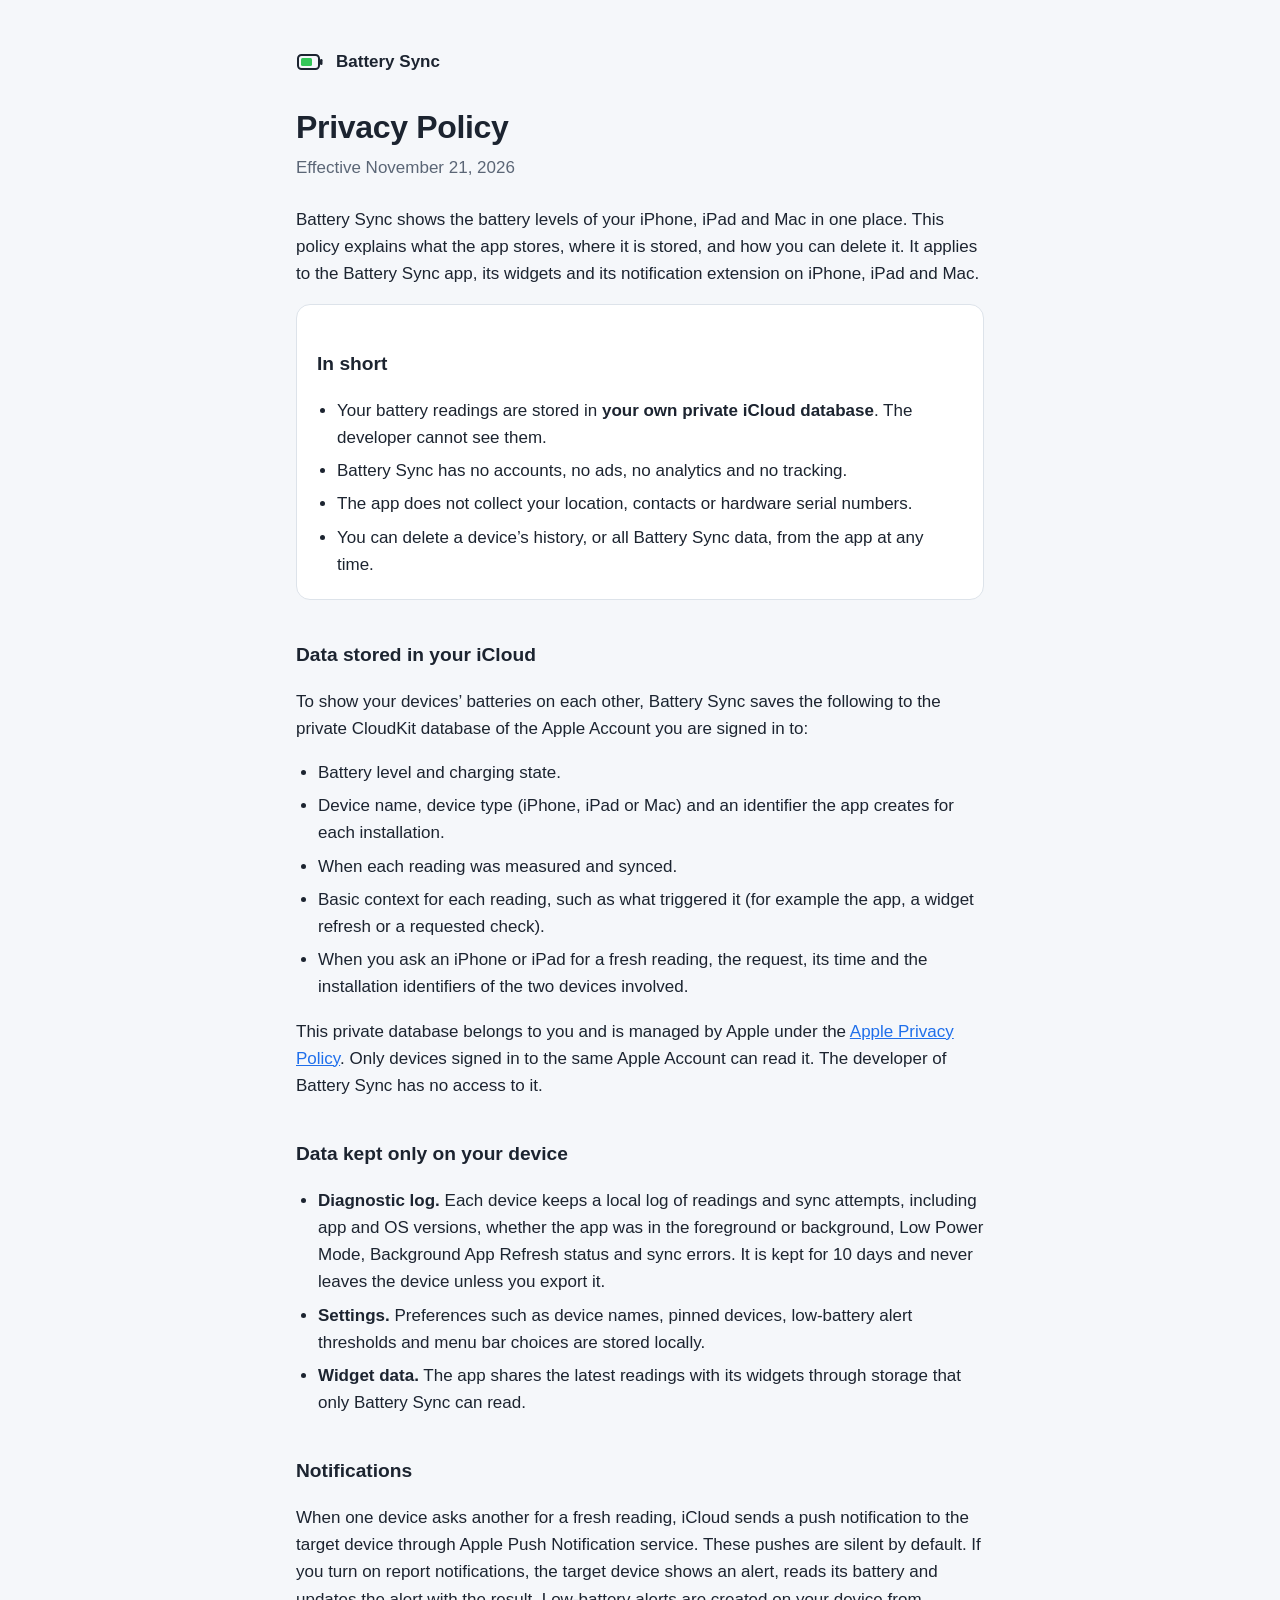
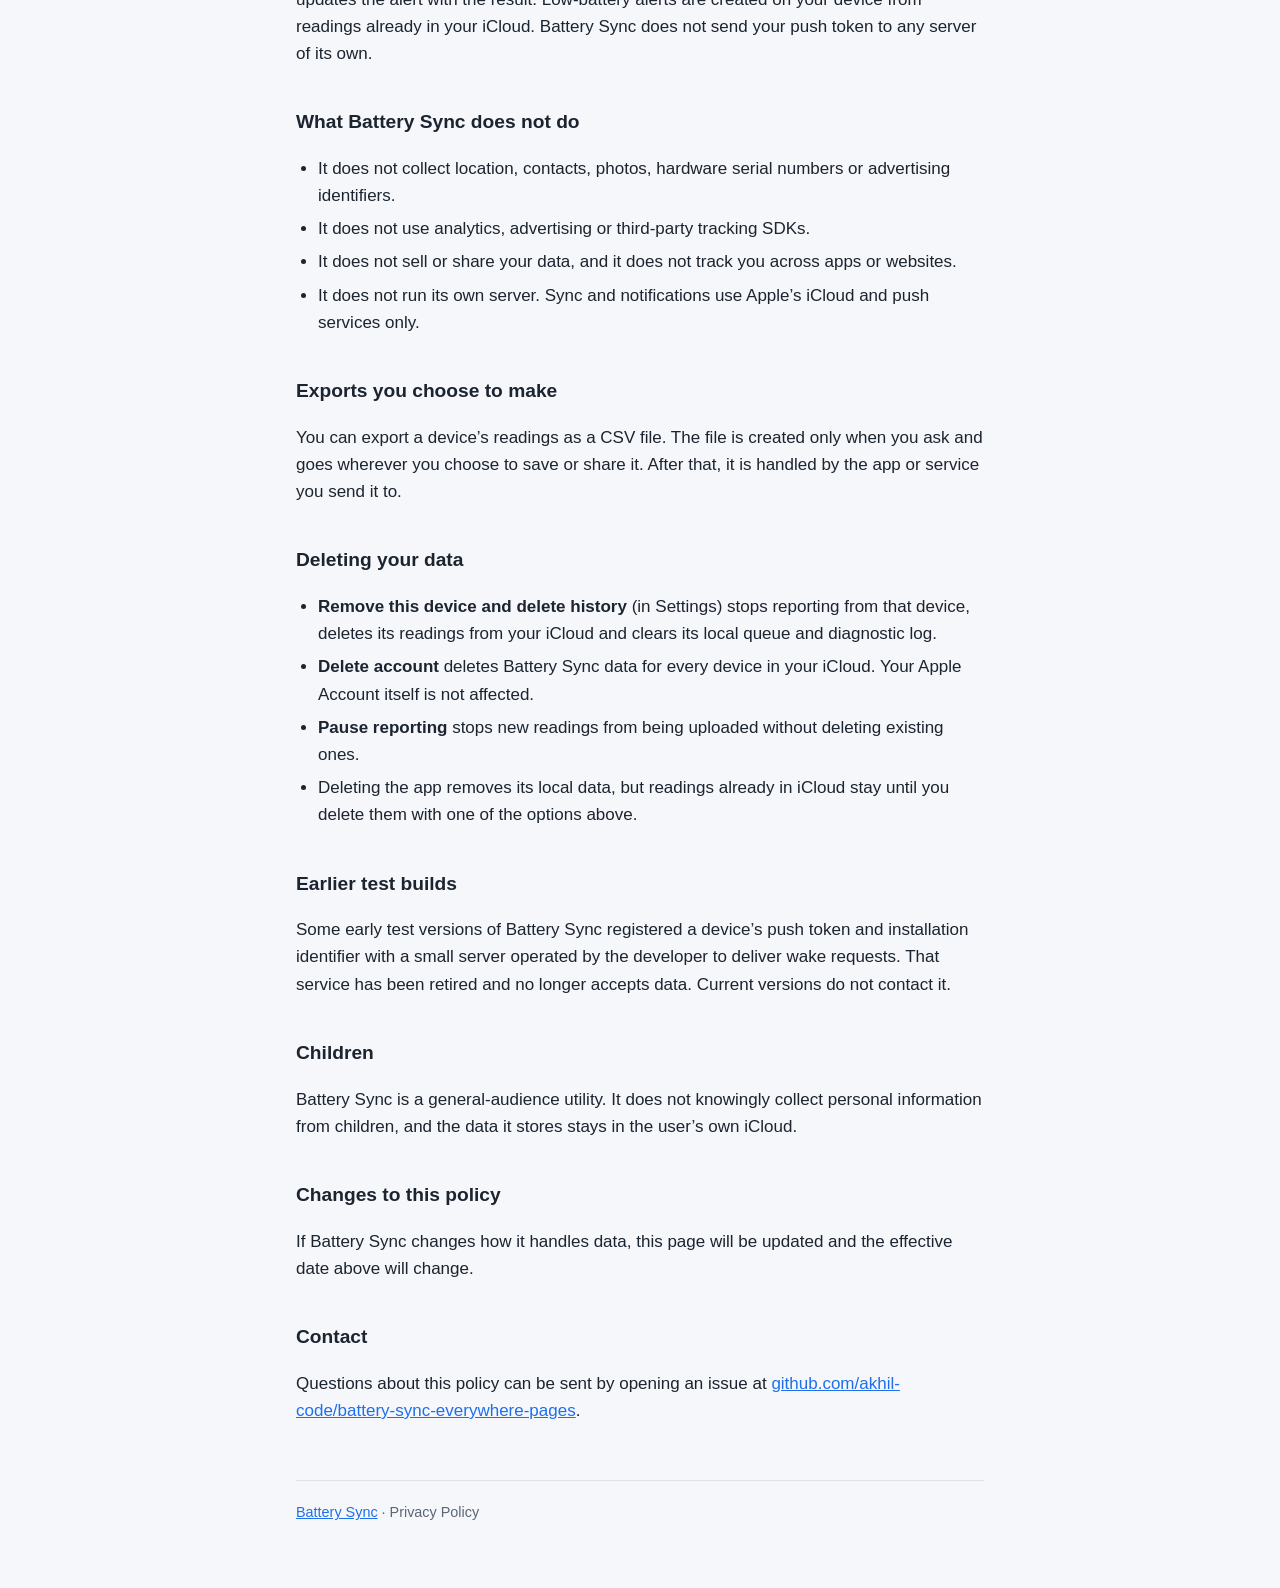
==== privacy/index.html @ 412a6c32 "Add privacy policy page and GitHub Pages config" ====
<!doctype html>
<html lang="en">
<head>
  <meta charset="utf-8">
  <meta name="viewport" content="width=device-width, initial-scale=1">
  <title>Privacy Policy · Battery Sync</title>
  <meta name="description" content="How Battery Sync for iPhone, iPad and Mac handles your battery data.">
  <link rel="canonical" href="https://batterysynceverywhere.url2.at/privacy">
  <link rel="stylesheet" href="/assets/site.css">
</head>
<body>
  <div class="wrap">
    <header class="site">
      <svg class="mark" viewBox="0 0 28 28" aria-hidden="true">
        <rect x="2" y="7" width="21" height="14" rx="3.5" fill="none" stroke="currentColor" stroke-width="2"/>
        <rect x="24" y="11" width="2.5" height="6" rx="1.2" fill="currentColor"/>
        <rect x="5" y="10" width="11" height="8" rx="1.5" fill="#34c759"/>
      </svg>
      <a href="/">Battery Sync</a>
    </header>

    <main>
      <h1>Privacy Policy</h1>
      <p class="meta">Effective November 21, 2026</p>

      <p>Battery Sync shows the battery levels of your iPhone, iPad and Mac in one place. This policy explains what the app stores, where it is stored, and how you can delete it. It applies to the Battery Sync app, its widgets and its notification extension on iPhone, iPad and Mac.</p>

      <section class="summary" aria-label="Summary">
        <h2>In short</h2>
        <ul>
          <li>Your battery readings are stored in <strong>your own private iCloud database</strong>. The developer cannot see them.</li>
          <li>Battery Sync has no accounts, no ads, no analytics and no tracking.</li>
          <li>The app does not collect your location, contacts or hardware serial numbers.</li>
          <li>You can delete a device’s history, or all Battery Sync data, from the app at any time.</li>
        </ul>
      </section>

      <h2>Data stored in your iCloud</h2>
      <p>To show your devices’ batteries on each other, Battery Sync saves the following to the private CloudKit database of the Apple Account you are signed in to:</p>
      <ul>
        <li>Battery level and charging state.</li>
        <li>Device name, device type (iPhone, iPad or Mac) and an identifier the app creates for each installation.</li>
        <li>When each reading was measured and synced.</li>
        <li>Basic context for each reading, such as what triggered it (for example the app, a widget refresh or a requested check).</li>
        <li>When you ask an iPhone or iPad for a fresh reading, the request, its time and the installation identifiers of the two devices involved.</li>
      </ul>
      <p>This private database belongs to you and is managed by Apple under the <a href="https://www.apple.com/legal/privacy/">Apple Privacy Policy</a>. Only devices signed in to the same Apple Account can read it. The developer of Battery Sync has no access to it.</p>

      <h2>Data kept only on your device</h2>
      <ul>
        <li><strong>Diagnostic log.</strong> Each device keeps a local log of readings and sync attempts, including app and OS versions, whether the app was in the foreground or background, Low Power Mode, Background App Refresh status and sync errors. It is kept for 10 days and never leaves the device unless you export it.</li>
        <li><strong>Settings.</strong> Preferences such as device names, pinned devices, low-battery alert thresholds and menu bar choices are stored locally.</li>
        <li><strong>Widget data.</strong> The app shares the latest readings with its widgets through storage that only Battery Sync can read.</li>
      </ul>

      <h2>Notifications</h2>
      <p>When one device asks another for a fresh reading, iCloud sends a push notification to the target device through Apple Push Notification service. These pushes are silent by default. If you turn on report notifications, the target device shows an alert, reads its battery and updates the alert with the result. Low-battery alerts are created on your device from readings already in your iCloud. Battery Sync does not send your push token to any server of its own.</p>

      <h2>What Battery Sync does not do</h2>
      <ul>
        <li>It does not collect location, contacts, photos, hardware serial numbers or advertising identifiers.</li>
        <li>It does not use analytics, advertising or third-party tracking SDKs.</li>
        <li>It does not sell or share your data, and it does not track you across apps or websites.</li>
        <li>It does not run its own server. Sync and notifications use Apple’s iCloud and push services only.</li>
      </ul>

      <h2>Exports you choose to make</h2>
      <p>You can export a device’s readings as a CSV file. The file is created only when you ask and goes wherever you choose to save or share it. After that, it is handled by the app or service you send it to.</p>

      <h2>Deleting your data</h2>
      <ul>
        <li><strong>Remove this device and delete history</strong> (in Settings) stops reporting from that device, deletes its readings from your iCloud and clears its local queue and diagnostic log.</li>
        <li><strong>Delete account</strong> deletes Battery Sync data for every device in your iCloud. Your Apple Account itself is not affected.</li>
        <li><strong>Pause reporting</strong> stops new readings from being uploaded without deleting existing ones.</li>
        <li>Deleting the app removes its local data, but readings already in iCloud stay until you delete them with one of the options above.</li>
      </ul>

      <h2>Earlier test builds</h2>
      <p>Some early test versions of Battery Sync registered a device’s push token and installation identifier with a small server operated by the developer to deliver wake requests. That service has been retired and no longer accepts data. Current versions do not contact it.</p>

      <h2>Children</h2>
      <p>Battery Sync is a general-audience utility. It does not knowingly collect personal information from children, and the data it stores stays in the user’s own iCloud.</p>

      <h2>Changes to this policy</h2>
      <p>If Battery Sync changes how it handles data, this page will be updated and the effective date above will change.</p>

      <h2>Contact</h2>
      <p>Questions about this policy can be sent by opening an issue at <a href="https://github.com/akhil-code/battery-sync-everywhere-pages/issues">github.com/akhil-code/battery-sync-everywhere-pages</a>.</p>
    </main>

    <footer>
      <a href="/">Battery Sync</a> · Privacy Policy
    </footer>
  </div>
</body>
</html>
---- assets/site.css ----
:root {
  --bg: #f5f7fa;
  --surface: #ffffff;
  --text: #1c2430;
  --muted: #5b6676;
  --accent: #1f6feb;
  --border: #dde3ea;
  color-scheme: light dark;
}

@media (prefers-color-scheme: dark) {
  :root {
    --bg: #0f141a;
    --surface: #171e26;
    --text: #e6ebf1;
    --muted: #9aa6b5;
    --accent: #5ea2ff;
    --border: #2a333e;
  }
}

* { box-sizing: border-box; }

html { -webkit-text-size-adjust: 100%; }

body {
  margin: 0;
  background: var(--bg);
  color: var(--text);
  font: 17px/1.6 -apple-system, BlinkMacSystemFont, "SF Pro Text", "Segoe UI", Roboto, Helvetica, Arial, sans-serif;
}

a { color: var(--accent); }

.wrap {
  max-width: 720px;
  margin: 0 auto;
  padding: 48px 16px 64px;
}

header.site {
  display: flex;
  align-items: center;
  gap: 12px;
  margin-bottom: 32px;
}

header.site a {
  color: var(--text);
  text-decoration: none;
  font-weight: 600;
}

.mark {
  width: 28px;
  height: 28px;
  flex: none;
}

h1 {
  font-size: 2rem;
  line-height: 1.2;
  margin: 0 0 8px;
  letter-spacing: -0.01em;
}

h2 {
  font-size: 1.2rem;
  margin: 40px 0 8px;
}

.meta { color: var(--muted); margin: 0 0 24px; }

.summary {
  background: var(--surface);
  border: 1px solid var(--border);
  border-radius: 14px;
  padding: 4px 20px;
}

.summary ul { padding-left: 20px; }

ul { padding-left: 22px; }
li { margin: 6px 0; }

footer {
  margin-top: 56px;
  padding-top: 20px;
  border-top: 1px solid var(--border);
  color: var(--muted);
  font-size: 0.9rem;
}
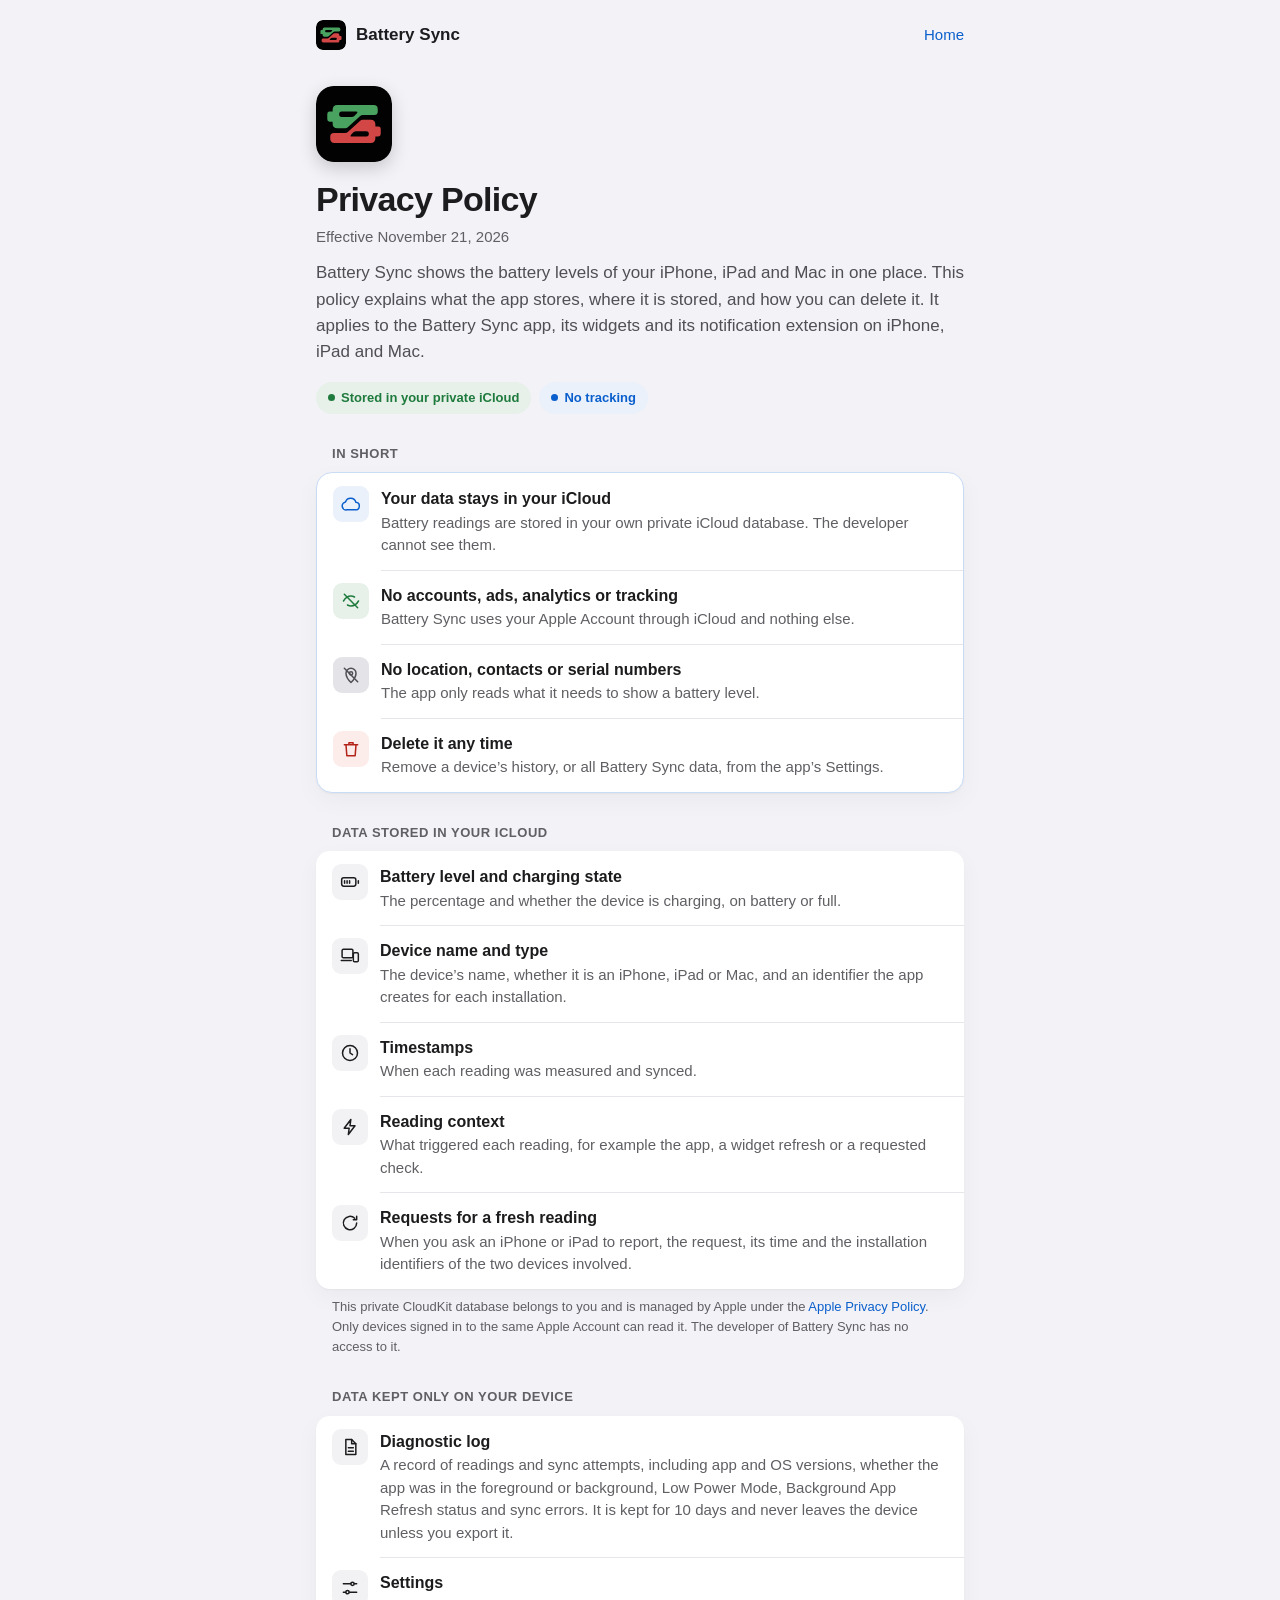
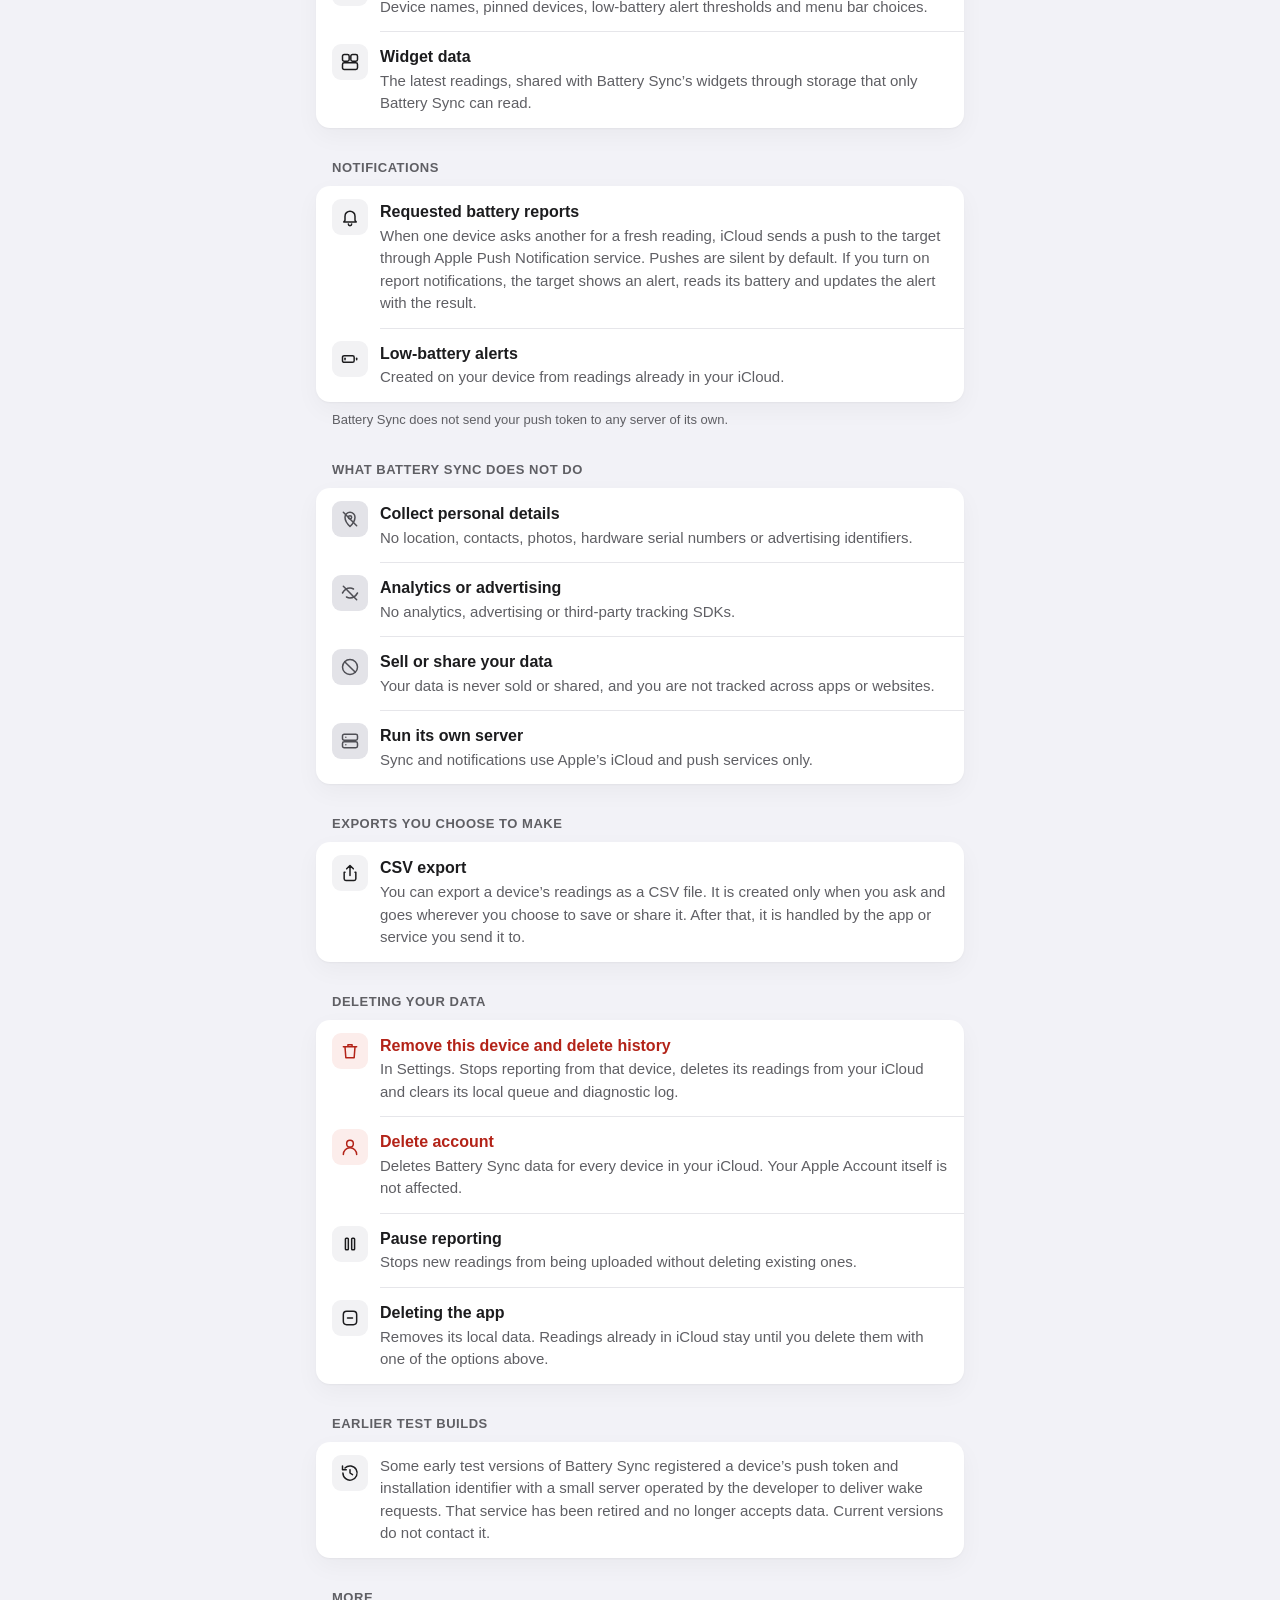
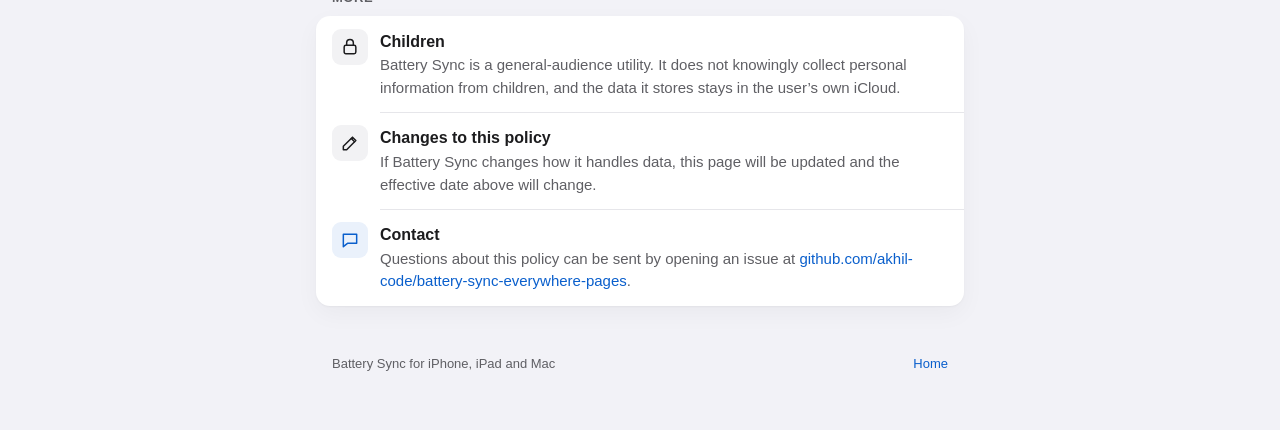
==== commit 9933e096: "Restyle site to match the Battery Sync app theme" ====
--- a/privacy/index.html
+++ b/privacy/index.html
@@ -5,91 +5,306 @@
   <meta name="viewport" content="width=device-width, initial-scale=1">
   <title>Privacy Policy · Battery Sync</title>
   <meta name="description" content="How Battery Sync for iPhone, iPad and Mac handles your battery data.">
+  <meta name="theme-color" content="#f2f2f7" media="(prefers-color-scheme: light)">
+  <meta name="theme-color" content="#000000" media="(prefers-color-scheme: dark)">
   <link rel="canonical" href="https://batterysynceverywhere.url2.at/privacy">
+  <link rel="icon" href="/assets/icon.svg" type="image/svg+xml">
   <link rel="stylesheet" href="/assets/site.css">
 </head>
 <body>
+  <svg width="0" height="0" style="position:absolute" aria-hidden="true">
+    <symbol id="i-cloud" viewBox="0 0 24 24"><path d="M7 19h10.5a4.5 4.5 0 0 0 .4-8.98A6.5 6.5 0 0 0 5.4 9.6 4.75 4.75 0 0 0 7 19z"/></symbol>
+    <symbol id="i-battery" viewBox="0 0 24 24"><rect x="2" y="7" width="17" height="10" rx="2.5"/><path d="M22 10.5v3"/><path d="M5.5 10.5v3M8.5 10.5v3M11.5 10.5v3"/></symbol>
+    <symbol id="i-devices" viewBox="0 0 24 24"><rect x="2.5" y="4" width="13" height="10" rx="1.5"/><path d="M1.5 17.5h12"/><rect x="16" y="8" width="6" height="11" rx="1.5"/></symbol>
+    <symbol id="i-clock" viewBox="0 0 24 24"><circle cx="12" cy="12" r="9"/><path d="M12 7v5l3 2"/></symbol>
+    <symbol id="i-bolt" viewBox="0 0 24 24"><path d="M13 3 5 13.5h6L10 21l8-10.5h-6z"/></symbol>
+    <symbol id="i-request" viewBox="0 0 24 24"><path d="M20 12a8 8 0 1 1-2.34-5.66"/><path d="M20 4v4h-4"/></symbol>
+    <symbol id="i-log" viewBox="0 0 24 24"><path d="M7 3h7l5 5v13H7z"/><path d="M14 3v5h5M10 13h6M10 17h6"/></symbol>
+    <symbol id="i-sliders" viewBox="0 0 24 24"><path d="M4 7h9M17 7h3M4 17h3M11 17h9"/><circle cx="15" cy="7" r="2"/><circle cx="9" cy="17" r="2"/></symbol>
+    <symbol id="i-widget" viewBox="0 0 24 24"><rect x="3" y="3" width="8" height="8" rx="2"/><rect x="13" y="3" width="8" height="8" rx="2"/><rect x="3" y="13" width="18" height="8" rx="2"/></symbol>
+    <symbol id="i-bell" viewBox="0 0 24 24"><path d="M6 16v-5a6 6 0 0 1 12 0v5l1.5 2h-15z"/><path d="M10 20.5a2 2 0 0 0 4 0"/></symbol>
+    <symbol id="i-bell-low" viewBox="0 0 24 24"><rect x="3" y="8" width="14" height="8" rx="2"/><path d="M20 11v2"/><path d="M6 11v2"/></symbol>
+    <symbol id="i-location-off" viewBox="0 0 24 24"><path d="M12 21s-6-5.5-6-11a6 6 0 0 1 12 0c0 5.5-6 11-6 11z"/><circle cx="12" cy="10" r="2"/><path d="M4 4l16 16"/></symbol>
+    <symbol id="i-eye-off" viewBox="0 0 24 24"><path d="M3 12s3.5-6 9-6c1.6 0 3 .5 4.2 1.2M21 12s-3.5 6-9 6c-1.6 0-3-.5-4.2-1.2"/><path d="M4 4l16 16"/></symbol>
+    <symbol id="i-hand" viewBox="0 0 24 24"><circle cx="12" cy="12" r="9"/><path d="M5.6 5.6l12.8 12.8"/></symbol>
+    <symbol id="i-server-off" viewBox="0 0 24 24"><rect x="3" y="4" width="18" height="7" rx="2"/><rect x="3" y="13" width="18" height="7" rx="2"/><path d="M7 7.5h.01M7 16.5h.01"/></symbol>
+    <symbol id="i-share" viewBox="0 0 24 24"><path d="M12 3v12M8 7l4-4 4 4"/><path d="M6 11H5v8a2 2 0 0 0 2 2h10a2 2 0 0 0 2-2v-8h-1"/></symbol>
+    <symbol id="i-trash" viewBox="0 0 24 24"><path d="M4 7h16M9.5 7V4.5h5V7M6 7l1 13h10l1-13"/></symbol>
+    <symbol id="i-pause" viewBox="0 0 24 24"><rect x="6.5" y="5" width="3.5" height="14" rx="1"/><rect x="14" y="5" width="3.5" height="14" rx="1"/></symbol>
+    <symbol id="i-app" viewBox="0 0 24 24"><rect x="4" y="4" width="16" height="16" rx="4"/><path d="M9 12h6"/></symbol>
+    <symbol id="i-history" viewBox="0 0 24 24"><path d="M3.5 12a8.5 8.5 0 1 0 2.5-6"/><path d="M3 3.5V8h4.5"/><path d="M12 8v4l3 2"/></symbol>
+    <symbol id="i-person" viewBox="0 0 24 24"><circle cx="12" cy="8" r="4"/><path d="M4 21a8 8 0 0 1 16 0"/></symbol>
+    <symbol id="i-pencil" viewBox="0 0 24 24"><path d="M4 20h4L19 9l-4-4L4 16z"/><path d="M13.5 6.5l4 4"/></symbol>
+    <symbol id="i-message" viewBox="0 0 24 24"><path d="M4 5h16v11H9l-5 4z"/></symbol>
+    <symbol id="i-lock" viewBox="0 0 24 24"><rect x="5" y="10" width="14" height="10" rx="2"/><path d="M8 10V7a4 4 0 0 1 8 0v3"/></symbol>
+  </svg>
+
   <div class="wrap">
-    <header class="site">
-      <svg class="mark" viewBox="0 0 28 28" aria-hidden="true">
-        <rect x="2" y="7" width="21" height="14" rx="3.5" fill="none" stroke="currentColor" stroke-width="2"/>
-        <rect x="24" y="11" width="2.5" height="6" rx="1.2" fill="currentColor"/>
-        <rect x="5" y="10" width="11" height="8" rx="1.5" fill="#34c759"/>
-      </svg>
-      <a href="/">Battery Sync</a>
-    </header>
-
-    <main>
+    <nav class="topbar" aria-label="Site">
+      <a class="brand" href="/"><img src="/assets/icon.svg" alt="">Battery Sync</a>
+      <a class="navlink" href="/">Home</a>
+    </nav>
+
+    <header class="hero">
+      <img class="app-icon" src="/assets/icon.svg" alt="Battery Sync app icon">
       <h1>Privacy Policy</h1>
       <p class="meta">Effective November 21, 2026</p>
-
-      <p>Battery Sync shows the battery levels of your iPhone, iPad and Mac in one place. This policy explains what the app stores, where it is stored, and how you can delete it. It applies to the Battery Sync app, its widgets and its notification extension on iPhone, iPad and Mac.</p>
-
-      <section class="summary" aria-label="Summary">
-        <h2>In short</h2>
-        <ul>
-          <li>Your battery readings are stored in <strong>your own private iCloud database</strong>. The developer cannot see them.</li>
-          <li>Battery Sync has no accounts, no ads, no analytics and no tracking.</li>
-          <li>The app does not collect your location, contacts or hardware serial numbers.</li>
-          <li>You can delete a device’s history, or all Battery Sync data, from the app at any time.</li>
-        </ul>
-      </section>
-
-      <h2>Data stored in your iCloud</h2>
-      <p>To show your devices’ batteries on each other, Battery Sync saves the following to the private CloudKit database of the Apple Account you are signed in to:</p>
-      <ul>
-        <li>Battery level and charging state.</li>
-        <li>Device name, device type (iPhone, iPad or Mac) and an identifier the app creates for each installation.</li>
-        <li>When each reading was measured and synced.</li>
-        <li>Basic context for each reading, such as what triggered it (for example the app, a widget refresh or a requested check).</li>
-        <li>When you ask an iPhone or iPad for a fresh reading, the request, its time and the installation identifiers of the two devices involved.</li>
-      </ul>
-      <p>This private database belongs to you and is managed by Apple under the <a href="https://www.apple.com/legal/privacy/">Apple Privacy Policy</a>. Only devices signed in to the same Apple Account can read it. The developer of Battery Sync has no access to it.</p>
-
-      <h2>Data kept only on your device</h2>
-      <ul>
-        <li><strong>Diagnostic log.</strong> Each device keeps a local log of readings and sync attempts, including app and OS versions, whether the app was in the foreground or background, Low Power Mode, Background App Refresh status and sync errors. It is kept for 10 days and never leaves the device unless you export it.</li>
-        <li><strong>Settings.</strong> Preferences such as device names, pinned devices, low-battery alert thresholds and menu bar choices are stored locally.</li>
-        <li><strong>Widget data.</strong> The app shares the latest readings with its widgets through storage that only Battery Sync can read.</li>
-      </ul>
-
-      <h2>Notifications</h2>
-      <p>When one device asks another for a fresh reading, iCloud sends a push notification to the target device through Apple Push Notification service. These pushes are silent by default. If you turn on report notifications, the target device shows an alert, reads its battery and updates the alert with the result. Low-battery alerts are created on your device from readings already in your iCloud. Battery Sync does not send your push token to any server of its own.</p>
-
-      <h2>What Battery Sync does not do</h2>
-      <ul>
-        <li>It does not collect location, contacts, photos, hardware serial numbers or advertising identifiers.</li>
-        <li>It does not use analytics, advertising or third-party tracking SDKs.</li>
-        <li>It does not sell or share your data, and it does not track you across apps or websites.</li>
-        <li>It does not run its own server. Sync and notifications use Apple’s iCloud and push services only.</li>
-      </ul>
-
-      <h2>Exports you choose to make</h2>
-      <p>You can export a device’s readings as a CSV file. The file is created only when you ask and goes wherever you choose to save or share it. After that, it is handled by the app or service you send it to.</p>
-
-      <h2>Deleting your data</h2>
-      <ul>
-        <li><strong>Remove this device and delete history</strong> (in Settings) stops reporting from that device, deletes its readings from your iCloud and clears its local queue and diagnostic log.</li>
-        <li><strong>Delete account</strong> deletes Battery Sync data for every device in your iCloud. Your Apple Account itself is not affected.</li>
-        <li><strong>Pause reporting</strong> stops new readings from being uploaded without deleting existing ones.</li>
-        <li>Deleting the app removes its local data, but readings already in iCloud stay until you delete them with one of the options above.</li>
-      </ul>
-
-      <h2>Earlier test builds</h2>
-      <p>Some early test versions of Battery Sync registered a device’s push token and installation identifier with a small server operated by the developer to deliver wake requests. That service has been retired and no longer accepts data. Current versions do not contact it.</p>
-
-      <h2>Children</h2>
-      <p>Battery Sync is a general-audience utility. It does not knowingly collect personal information from children, and the data it stores stays in the user’s own iCloud.</p>
-
-      <h2>Changes to this policy</h2>
-      <p>If Battery Sync changes how it handles data, this page will be updated and the effective date above will change.</p>
-
-      <h2>Contact</h2>
-      <p>Questions about this policy can be sent by opening an issue at <a href="https://github.com/akhil-code/battery-sync-everywhere-pages/issues">github.com/akhil-code/battery-sync-everywhere-pages</a>.</p>
+      <p class="lede">Battery Sync shows the battery levels of your iPhone, iPad and Mac in one place. This policy explains what the app stores, where it is stored, and how you can delete it. It applies to the Battery Sync app, its widgets and its notification extension on iPhone, iPad and Mac.</p>
+      <div class="badges">
+        <span class="badge">Stored in your private iCloud</span>
+        <span class="badge blue">No tracking</span>
+      </div>
+    </header>
+
+    <main>
+      <section aria-labelledby="short">
+        <h2 class="section-title" id="short">In short</h2>
+        <div class="summary">
+          <div class="row">
+            <span class="tile blue"><svg><use href="#i-cloud"/></svg></span>
+            <div class="row-body">
+              <p class="row-title">Your data stays in your iCloud</p>
+              <p class="row-detail">Battery readings are stored in your own private iCloud database. The developer cannot see them.</p>
+            </div>
+          </div>
+          <div class="row">
+            <span class="tile green"><svg><use href="#i-eye-off"/></svg></span>
+            <div class="row-body">
+              <p class="row-title">No accounts, ads, analytics or tracking</p>
+              <p class="row-detail">Battery Sync uses your Apple Account through iCloud and nothing else.</p>
+            </div>
+          </div>
+          <div class="row">
+            <span class="tile gray"><svg><use href="#i-location-off"/></svg></span>
+            <div class="row-body">
+              <p class="row-title">No location, contacts or serial numbers</p>
+              <p class="row-detail">The app only reads what it needs to show a battery level.</p>
+            </div>
+          </div>
+          <div class="row">
+            <span class="tile red"><svg><use href="#i-trash"/></svg></span>
+            <div class="row-body">
+              <p class="row-title">Delete it any time</p>
+              <p class="row-detail">Remove a device’s history, or all Battery Sync data, from the app’s Settings.</p>
+            </div>
+          </div>
+        </div>
+      </section>
+
+      <section aria-labelledby="icloud">
+        <h2 class="section-title" id="icloud">Data stored in your iCloud</h2>
+        <div class="card">
+          <div class="row">
+            <span class="tile"><svg><use href="#i-battery"/></svg></span>
+            <div class="row-body">
+              <p class="row-title">Battery level and charging state</p>
+              <p class="row-detail">The percentage and whether the device is charging, on battery or full.</p>
+            </div>
+          </div>
+          <div class="row">
+            <span class="tile"><svg><use href="#i-devices"/></svg></span>
+            <div class="row-body">
+              <p class="row-title">Device name and type</p>
+              <p class="row-detail">The device’s name, whether it is an iPhone, iPad or Mac, and an identifier the app creates for each installation.</p>
+            </div>
+          </div>
+          <div class="row">
+            <span class="tile"><svg><use href="#i-clock"/></svg></span>
+            <div class="row-body">
+              <p class="row-title">Timestamps</p>
+              <p class="row-detail">When each reading was measured and synced.</p>
+            </div>
+          </div>
+          <div class="row">
+            <span class="tile"><svg><use href="#i-bolt"/></svg></span>
+            <div class="row-body">
+              <p class="row-title">Reading context</p>
+              <p class="row-detail">What triggered each reading, for example the app, a widget refresh or a requested check.</p>
+            </div>
+          </div>
+          <div class="row">
+            <span class="tile"><svg><use href="#i-request"/></svg></span>
+            <div class="row-body">
+              <p class="row-title">Requests for a fresh reading</p>
+              <p class="row-detail">When you ask an iPhone or iPad to report, the request, its time and the installation identifiers of the two devices involved.</p>
+            </div>
+          </div>
+        </div>
+        <p class="footnote">This private CloudKit database belongs to you and is managed by Apple under the <a href="https://www.apple.com/legal/privacy/">Apple Privacy Policy</a>. Only devices signed in to the same Apple Account can read it. The developer of Battery Sync has no access to it.</p>
+      </section>
+
+      <section aria-labelledby="local">
+        <h2 class="section-title" id="local">Data kept only on your device</h2>
+        <div class="card">
+          <div class="row">
+            <span class="tile"><svg><use href="#i-log"/></svg></span>
+            <div class="row-body">
+              <p class="row-title">Diagnostic log</p>
+              <p class="row-detail">A record of readings and sync attempts, including app and OS versions, whether the app was in the foreground or background, Low Power Mode, Background App Refresh status and sync errors. It is kept for 10 days and never leaves the device unless you export it.</p>
+            </div>
+          </div>
+          <div class="row">
+            <span class="tile"><svg><use href="#i-sliders"/></svg></span>
+            <div class="row-body">
+              <p class="row-title">Settings</p>
+              <p class="row-detail">Device names, pinned devices, low-battery alert thresholds and menu bar choices.</p>
+            </div>
+          </div>
+          <div class="row">
+            <span class="tile"><svg><use href="#i-widget"/></svg></span>
+            <div class="row-body">
+              <p class="row-title">Widget data</p>
+              <p class="row-detail">The latest readings, shared with Battery Sync’s widgets through storage that only Battery Sync can read.</p>
+            </div>
+          </div>
+        </div>
+      </section>
+
+      <section aria-labelledby="notifications">
+        <h2 class="section-title" id="notifications">Notifications</h2>
+        <div class="card">
+          <div class="row">
+            <span class="tile"><svg><use href="#i-bell"/></svg></span>
+            <div class="row-body">
+              <p class="row-title">Requested battery reports</p>
+              <p class="row-detail">When one device asks another for a fresh reading, iCloud sends a push to the target through Apple Push Notification service. Pushes are silent by default. If you turn on report notifications, the target shows an alert, reads its battery and updates the alert with the result.</p>
+            </div>
+          </div>
+          <div class="row">
+            <span class="tile"><svg><use href="#i-bell-low"/></svg></span>
+            <div class="row-body">
+              <p class="row-title">Low-battery alerts</p>
+              <p class="row-detail">Created on your device from readings already in your iCloud.</p>
+            </div>
+          </div>
+        </div>
+        <p class="footnote">Battery Sync does not send your push token to any server of its own.</p>
+      </section>
+
+      <section aria-labelledby="never">
+        <h2 class="section-title" id="never">What Battery Sync does not do</h2>
+        <div class="card">
+          <div class="row">
+            <span class="tile gray"><svg><use href="#i-location-off"/></svg></span>
+            <div class="row-body">
+              <p class="row-title">Collect personal details</p>
+              <p class="row-detail">No location, contacts, photos, hardware serial numbers or advertising identifiers.</p>
+            </div>
+          </div>
+          <div class="row">
+            <span class="tile gray"><svg><use href="#i-eye-off"/></svg></span>
+            <div class="row-body">
+              <p class="row-title">Analytics or advertising</p>
+              <p class="row-detail">No analytics, advertising or third-party tracking SDKs.</p>
+            </div>
+          </div>
+          <div class="row">
+            <span class="tile gray"><svg><use href="#i-hand"/></svg></span>
+            <div class="row-body">
+              <p class="row-title">Sell or share your data</p>
+              <p class="row-detail">Your data is never sold or shared, and you are not tracked across apps or websites.</p>
+            </div>
+          </div>
+          <div class="row">
+            <span class="tile gray"><svg><use href="#i-server-off"/></svg></span>
+            <div class="row-body">
+              <p class="row-title">Run its own server</p>
+              <p class="row-detail">Sync and notifications use Apple’s iCloud and push services only.</p>
+            </div>
+          </div>
+        </div>
+      </section>
+
+      <section aria-labelledby="exports">
+        <h2 class="section-title" id="exports">Exports you choose to make</h2>
+        <div class="card">
+          <div class="row">
+            <span class="tile"><svg><use href="#i-share"/></svg></span>
+            <div class="row-body">
+              <p class="row-title">CSV export</p>
+              <p class="row-detail">You can export a device’s readings as a CSV file. It is created only when you ask and goes wherever you choose to save or share it. After that, it is handled by the app or service you send it to.</p>
+            </div>
+          </div>
+        </div>
+      </section>
+
+      <section aria-labelledby="delete">
+        <h2 class="section-title" id="delete">Deleting your data</h2>
+        <div class="card">
+          <div class="row danger">
+            <span class="tile red"><svg><use href="#i-trash"/></svg></span>
+            <div class="row-body">
+              <p class="row-title">Remove this device and delete history</p>
+              <p class="row-detail">In Settings. Stops reporting from that device, deletes its readings from your iCloud and clears its local queue and diagnostic log.</p>
+            </div>
+          </div>
+          <div class="row danger">
+            <span class="tile red"><svg><use href="#i-person"/></svg></span>
+            <div class="row-body">
+              <p class="row-title">Delete account</p>
+              <p class="row-detail">Deletes Battery Sync data for every device in your iCloud. Your Apple Account itself is not affected.</p>
+            </div>
+          </div>
+          <div class="row">
+            <span class="tile"><svg><use href="#i-pause"/></svg></span>
+            <div class="row-body">
+              <p class="row-title">Pause reporting</p>
+              <p class="row-detail">Stops new readings from being uploaded without deleting existing ones.</p>
+            </div>
+          </div>
+          <div class="row">
+            <span class="tile"><svg><use href="#i-app"/></svg></span>
+            <div class="row-body">
+              <p class="row-title">Deleting the app</p>
+              <p class="row-detail">Removes its local data. Readings already in iCloud stay until you delete them with one of the options above.</p>
+            </div>
+          </div>
+        </div>
+      </section>
+
+      <section aria-labelledby="earlier">
+        <h2 class="section-title" id="earlier">Earlier test builds</h2>
+        <div class="card">
+          <div class="row">
+            <span class="tile"><svg><use href="#i-history"/></svg></span>
+            <div class="row-body">
+              <p class="row-detail">Some early test versions of Battery Sync registered a device’s push token and installation identifier with a small server operated by the developer to deliver wake requests. That service has been retired and no longer accepts data. Current versions do not contact it.</p>
+            </div>
+          </div>
+        </div>
+      </section>
+
+      <section aria-labelledby="more">
+        <h2 class="section-title" id="more">More</h2>
+        <div class="card">
+          <div class="row">
+            <span class="tile"><svg><use href="#i-lock"/></svg></span>
+            <div class="row-body">
+              <p class="row-title">Children</p>
+              <p class="row-detail">Battery Sync is a general-audience utility. It does not knowingly collect personal information from children, and the data it stores stays in the user’s own iCloud.</p>
+            </div>
+          </div>
+          <div class="row">
+            <span class="tile"><svg><use href="#i-pencil"/></svg></span>
+            <div class="row-body">
+              <p class="row-title">Changes to this policy</p>
+              <p class="row-detail">If Battery Sync changes how it handles data, this page will be updated and the effective date above will change.</p>
+            </div>
+          </div>
+          <div class="row">
+            <span class="tile blue"><svg><use href="#i-message"/></svg></span>
+            <div class="row-body">
+              <p class="row-title">Contact</p>
+              <p class="row-detail">Questions about this policy can be sent by opening an issue at <a href="https://github.com/akhil-code/battery-sync-everywhere-pages/issues">github.com/akhil-code/battery-sync-everywhere-pages</a>.</p>
+            </div>
+          </div>
+        </div>
+      </section>
     </main>
 
     <footer>
-      <a href="/">Battery Sync</a> · Privacy Policy
+      <span>Battery Sync for iPhone, iPad and Mac</span>
+      <a href="/">Home</a>
     </footer>
   </div>
 </body>
--- a/assets/site.css
+++ b/assets/site.css
@@ -1,22 +1,54 @@
+/* Palette mirrors AppTheme in the Battery Sync app (UI/DesignSystem.swift). */
 :root {
-  --bg: #f5f7fa;
+  --background: #f2f2f7;
   --surface: #ffffff;
-  --text: #1c2430;
-  --muted: #5b6676;
-  --accent: #1f6feb;
-  --border: #dde3ea;
+  --elevated: #ffffff;
+  --line: #e1e1e6;
+  --divider: #e6e6ea;
+  --accent: #0a5fcc;
+  --link: #0a5fcc;
+  --text: #1c1c1e;
+  --muted: #5f5f64;
+  --secondary: #4f4f55;
+  --warning: #d93a2e;
+  --destructive: #b32318;
+  --recent: #1f7a3d;
+  --recent-tint: #e7f1e9;
+  --charging: #2e9e55;
+  --healthy-tint: #eaf1fb;
+  --healthy-border: #c9dcf5;
+  --danger-tint: #fcedeb;
+  --stale-tint: #e3e3e8;
+  --icon-tile: #f2f2f4;
+  --shadow: 0 1px 2px rgba(0, 0, 0, 0.04), 0 8px 24px rgba(0, 0, 0, 0.04);
   color-scheme: light dark;
 }
 
 @media (prefers-color-scheme: dark) {
   :root {
-    --bg: #0f141a;
-    --surface: #171e26;
-    --text: #e6ebf1;
-    --muted: #9aa6b5;
-    --accent: #5ea2ff;
-    --border: #2a333e;
+    --background: #000000;
+    --surface: #1c1c1e;
+    --elevated: #2c2c2e;
+    --line: #38383b;
+    --divider: #38383a;
+    --accent: #0a6cdb;
+    --link: #5aa9ff;
+    --text: #f2f2f7;
+    --muted: #aeaeb2;
+    --secondary: #bcbcc2;
+    --warning: #ff453a;
+    --destructive: #ff6961;
+    --recent: #4cd97b;
+    --recent-tint: #12301c;
+    --charging: #30d158;
+    --healthy-tint: #14263d;
+    --healthy-border: #2a3a52;
+    --danger-tint: #2e1614;
+    --stale-tint: #3a3a3c;
+    --icon-tile: #2c2c2e;
+    --shadow: none;
   }
+  .hero .app-icon, .brand img { box-shadow: 0 0 0 1px var(--line); }
 }
 
 * { box-sizing: border-box; }
@@ -25,68 +57,243 @@
 
 body {
   margin: 0;
-  background: var(--bg);
+  background: var(--background);
   color: var(--text);
-  font: 17px/1.6 -apple-system, BlinkMacSystemFont, "SF Pro Text", "Segoe UI", Roboto, Helvetica, Arial, sans-serif;
-}
-
-a { color: var(--accent); }
+  font: 17px/1.55 -apple-system, BlinkMacSystemFont, "SF Pro Text", "Segoe UI", Roboto, Helvetica, Arial, sans-serif;
+  -webkit-font-smoothing: antialiased;
+}
+
+a { color: var(--link); text-decoration: none; }
+a:hover { text-decoration: underline; }
+a:focus-visible { outline: 2px solid var(--accent); outline-offset: 2px; border-radius: 4px; }
+
+strong { font-weight: 600; }
 
 .wrap {
-  max-width: 720px;
+  max-width: 680px;
   margin: 0 auto;
-  padding: 48px 16px 64px;
-}
-
-header.site {
-  display: flex;
-  align-items: center;
+  padding: 20px 16px 56px;
+}
+
+/* Top bar */
+.topbar {
+  display: flex;
+  align-items: center;
+  justify-content: space-between;
   gap: 12px;
-  margin-bottom: 32px;
-}
-
-header.site a {
+  margin-bottom: 36px;
+}
+
+.brand {
+  display: inline-flex;
+  align-items: center;
+  gap: 10px;
   color: var(--text);
-  text-decoration: none;
-  font-weight: 600;
-}
-
-.mark {
-  width: 28px;
-  height: 28px;
+  font-weight: 600;
+}
+.brand:hover { text-decoration: none; }
+.brand img { width: 30px; height: 30px; border-radius: 7px; }
+
+.navlink { font-size: 15px; font-weight: 500; }
+
+/* Hero */
+.hero { margin-bottom: 28px; }
+
+.hero .app-icon {
+  width: 76px;
+  height: 76px;
+  border-radius: 18px;
+  display: block;
+  margin-bottom: 18px;
+  box-shadow: 0 6px 18px rgba(0, 0, 0, 0.18);
+}
+
+h1 {
+  font-size: 34px;
+  line-height: 1.15;
+  font-weight: 700;
+  letter-spacing: -0.02em;
+  margin: 0 0 6px;
+}
+
+.lede {
+  color: var(--secondary);
+  margin: 12px 0 0;
+}
+
+.meta { color: var(--muted); font-size: 15px; margin: 0; }
+
+.badges { display: flex; flex-wrap: wrap; gap: 8px; margin-top: 16px; }
+
+.badge {
+  display: inline-flex;
+  align-items: center;
+  gap: 6px;
+  padding: 6px 12px;
+  border-radius: 999px;
+  font-size: 13px;
+  font-weight: 600;
+  background: var(--recent-tint);
+  color: var(--recent);
+}
+.badge::before {
+  content: "";
+  width: 7px;
+  height: 7px;
+  border-radius: 50%;
+  background: currentColor;
+}
+.badge.blue { background: var(--healthy-tint); color: var(--link); }
+
+/* Grouped sections, like GlacierSection */
+section { margin-top: 30px; }
+
+.section-title {
+  font-size: 13px;
+  font-weight: 600;
+  text-transform: uppercase;
+  letter-spacing: 0.04em;
+  color: var(--muted);
+  margin: 0 0 8px;
+  padding: 0 16px;
+}
+
+.card {
+  background: var(--surface);
+  border-radius: 14px;
+  box-shadow: var(--shadow);
+  overflow: hidden;
+}
+
+.card > p { margin: 0; padding: 14px 16px; }
+.card > p + p { padding-top: 0; }
+
+.footnote {
+  font-size: 13px;
+  color: var(--muted);
+  margin: 8px 0 0;
+  padding: 0 16px;
+}
+
+.row {
+  display: flex;
+  align-items: flex-start;
+  gap: 12px;
+  padding: 13px 16px;
+  position: relative;
+}
+
+.row + .row::before {
+  content: "";
+  position: absolute;
+  top: 0;
+  right: 0;
+  left: 64px;
+  height: 1px;
+  background: var(--divider);
+}
+
+.row-body { min-width: 0; flex: 1; }
+
+.row-title {
+  font-size: 16px;
+  font-weight: 600;
+  line-height: 1.35;
+  margin: 2px 0 2px;
+}
+
+.row-detail {
+  font-size: 15px;
+  line-height: 1.5;
+  color: var(--muted);
+  margin: 0;
+}
+
+.row.danger .row-title { color: var(--destructive); }
+
+/* Icon tiles, like DeviceIcon */
+.tile {
   flex: none;
-}
-
-h1 {
-  font-size: 2rem;
-  line-height: 1.2;
-  margin: 0 0 8px;
-  letter-spacing: -0.01em;
-}
-
-h2 {
-  font-size: 1.2rem;
-  margin: 40px 0 8px;
-}
-
-.meta { color: var(--muted); margin: 0 0 24px; }
-
+  width: 36px;
+  height: 36px;
+  border-radius: 9px;
+  display: grid;
+  place-items: center;
+  background: var(--icon-tile);
+  color: var(--text);
+}
+.tile svg {
+  width: 20px;
+  height: 20px;
+  fill: none;
+  stroke: currentColor;
+  stroke-width: 1.8;
+  stroke-linecap: round;
+  stroke-linejoin: round;
+}
+.tile.blue { background: var(--healthy-tint); color: var(--link); }
+.tile.green { background: var(--recent-tint); color: var(--recent); }
+.tile.red { background: var(--danger-tint); color: var(--destructive); }
+.tile.gray { background: var(--stale-tint); color: var(--secondary); }
+
+/* Summary hero card */
 .summary {
   background: var(--surface);
-  border: 1px solid var(--border);
-  border-radius: 14px;
-  padding: 4px 20px;
-}
-
-.summary ul { padding-left: 20px; }
-
-ul { padding-left: 22px; }
-li { margin: 6px 0; }
+  border: 1px solid var(--healthy-border);
+  border-radius: 16px;
+  box-shadow: var(--shadow);
+  overflow: hidden;
+}
+.summary .row + .row::before { background: var(--divider); }
+
+/* Device preview on the home page, like the Devices list */
+.devices .row { align-items: center; }
+.device-head {
+  display: flex;
+  align-items: baseline;
+  justify-content: space-between;
+  gap: 8px;
+}
+.device-name { font-size: 15px; font-weight: 600; }
+.device-pct { font-size: 17px; font-weight: 700; font-variant-numeric: tabular-nums; }
+.device-pct.low { color: var(--warning); }
+.device-sub { font-size: 13px; color: var(--muted); margin-top: 4px; }
+.bar {
+  height: 6px;
+  border-radius: 3px;
+  background: var(--line);
+  margin-top: 6px;
+  overflow: hidden;
+}
+.bar span { display: block; height: 100%; border-radius: 3px; background: var(--charging); }
+.bar span.low { background: var(--warning); }
+
+.cta {
+  display: inline-flex;
+  align-items: center;
+  gap: 8px;
+  margin-top: 22px;
+  padding: 10px 18px;
+  border-radius: 10px;
+  background: var(--accent);
+  color: #fff;
+  font-weight: 600;
+  font-size: 15px;
+}
+.cta:hover { text-decoration: none; filter: brightness(1.06); }
 
 footer {
-  margin-top: 56px;
-  padding-top: 20px;
-  border-top: 1px solid var(--border);
-  color: var(--muted);
-  font-size: 0.9rem;
-}
+  margin-top: 48px;
+  padding: 0 16px;
+  color: var(--muted);
+  font-size: 13px;
+  display: flex;
+  flex-wrap: wrap;
+  gap: 6px 16px;
+  justify-content: space-between;
+}
+
+@media (max-width: 480px) {
+  h1 { font-size: 30px; }
+  .hero .app-icon { width: 64px; height: 64px; border-radius: 15px; }
+}
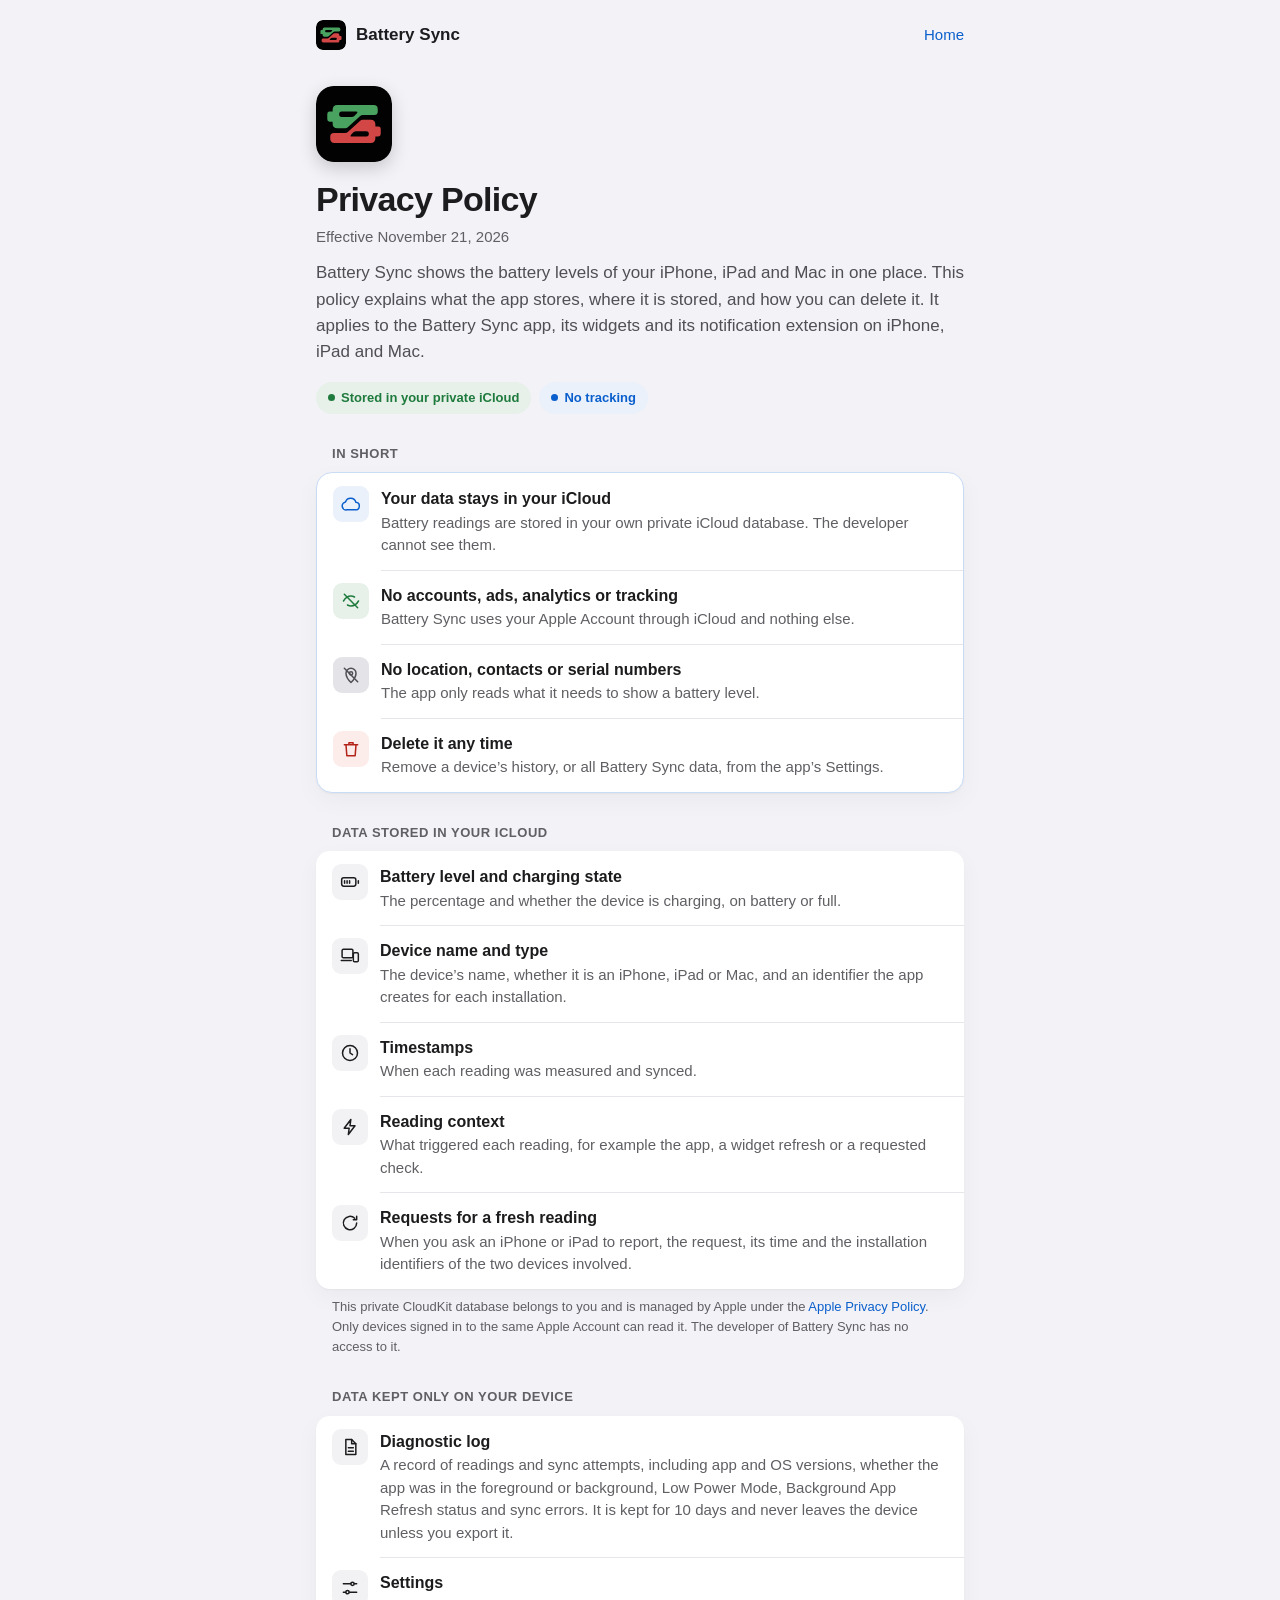
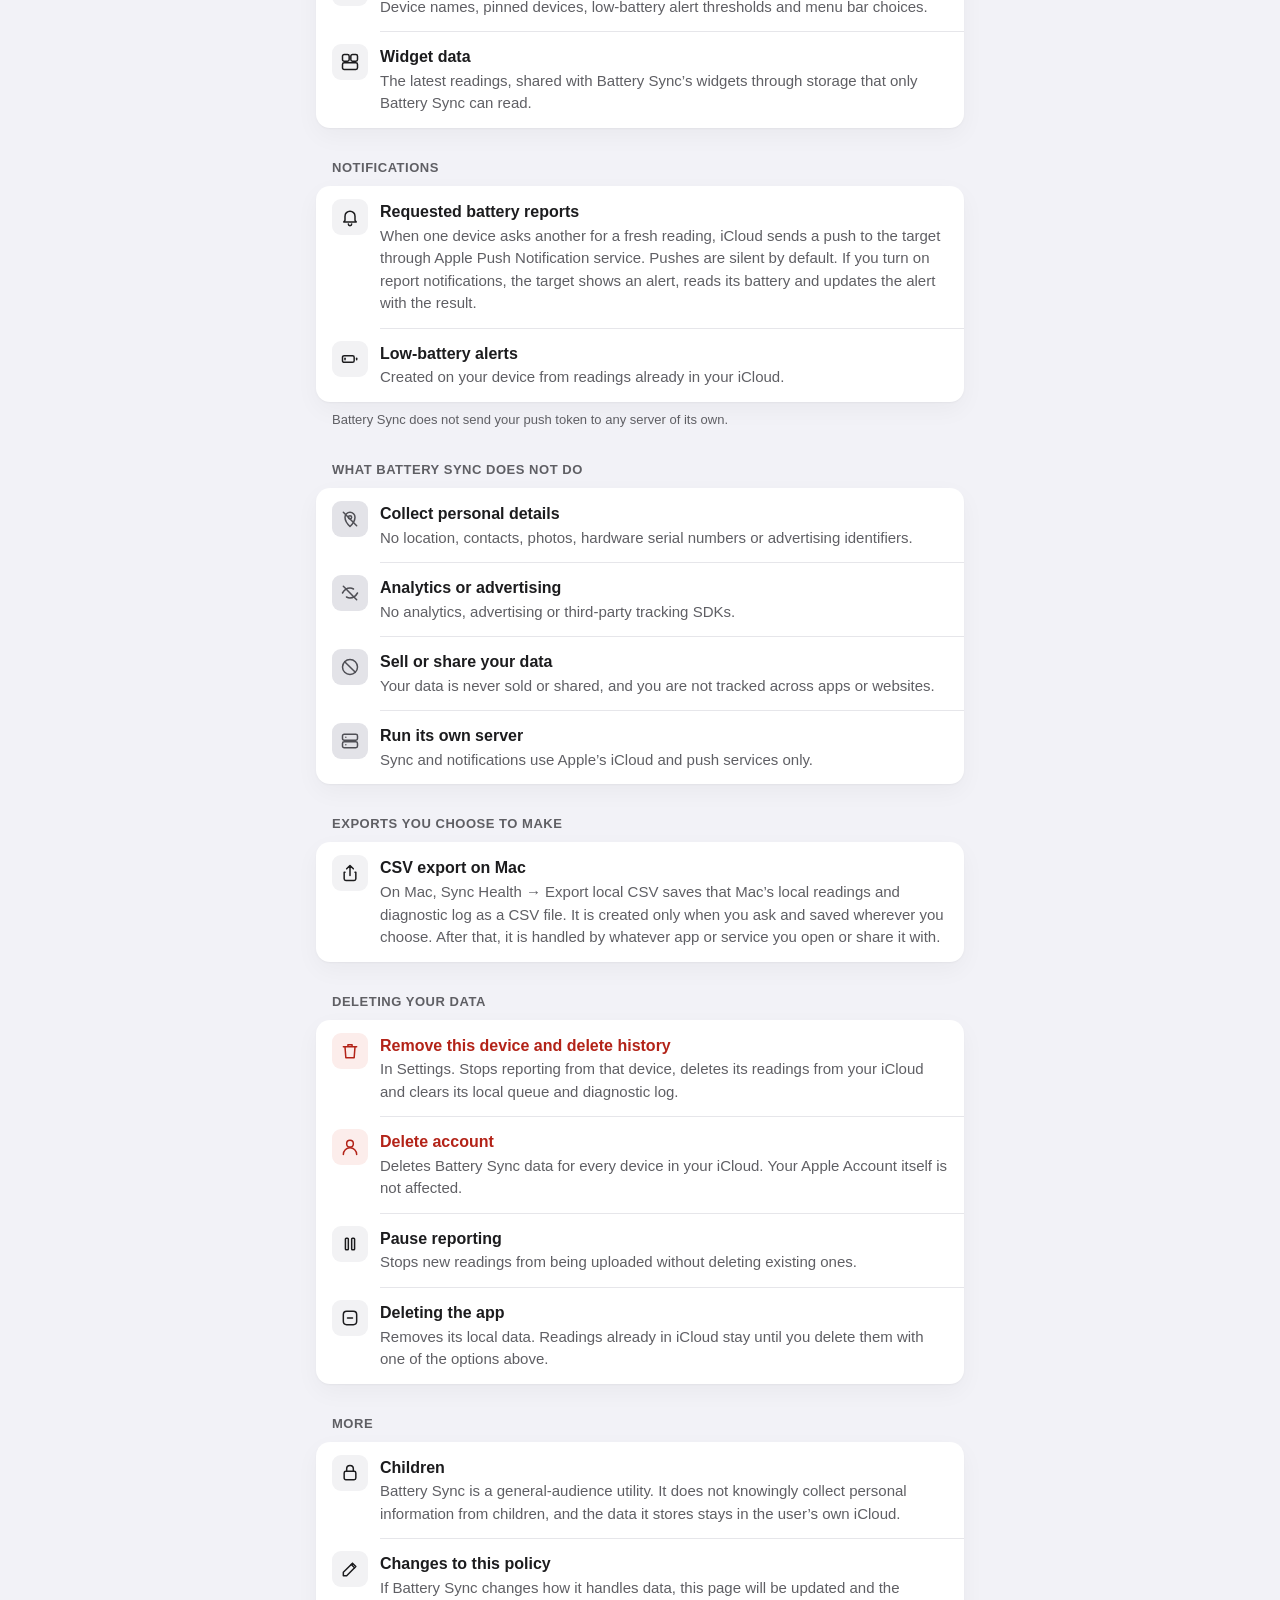
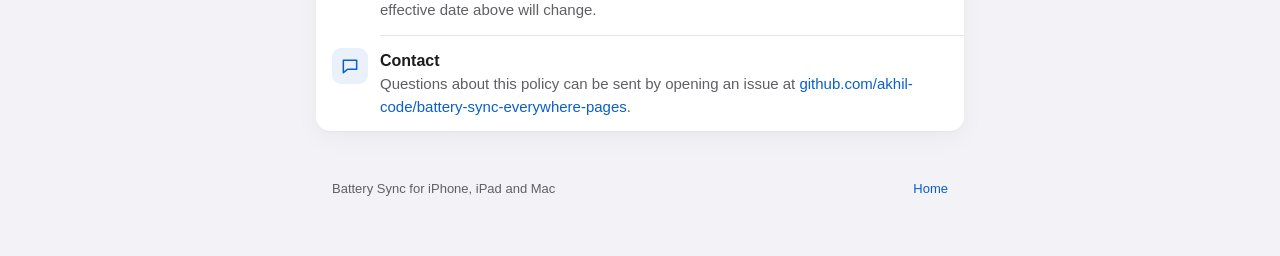
==== commit cd24886c: "Remove test-builds note and limit CSV export to Mac in privacy policy" ====
--- a/privacy/index.html
+++ b/privacy/index.html
@@ -32,7 +32,6 @@
     <symbol id="i-trash" viewBox="0 0 24 24"><path d="M4 7h16M9.5 7V4.5h5V7M6 7l1 13h10l1-13"/></symbol>
     <symbol id="i-pause" viewBox="0 0 24 24"><rect x="6.5" y="5" width="3.5" height="14" rx="1"/><rect x="14" y="5" width="3.5" height="14" rx="1"/></symbol>
     <symbol id="i-app" viewBox="0 0 24 24"><rect x="4" y="4" width="16" height="16" rx="4"/><path d="M9 12h6"/></symbol>
-    <symbol id="i-history" viewBox="0 0 24 24"><path d="M3.5 12a8.5 8.5 0 1 0 2.5-6"/><path d="M3 3.5V8h4.5"/><path d="M12 8v4l3 2"/></symbol>
     <symbol id="i-person" viewBox="0 0 24 24"><circle cx="12" cy="8" r="4"/><path d="M4 21a8 8 0 0 1 16 0"/></symbol>
     <symbol id="i-pencil" viewBox="0 0 24 24"><path d="M4 20h4L19 9l-4-4L4 16z"/><path d="M13.5 6.5l4 4"/></symbol>
     <symbol id="i-message" viewBox="0 0 24 24"><path d="M4 5h16v11H9l-5 4z"/></symbol>
@@ -221,8 +220,8 @@
           <div class="row">
             <span class="tile"><svg><use href="#i-share"/></svg></span>
             <div class="row-body">
-              <p class="row-title">CSV export</p>
-              <p class="row-detail">You can export a device’s readings as a CSV file. It is created only when you ask and goes wherever you choose to save or share it. After that, it is handled by the app or service you send it to.</p>
+              <p class="row-title">CSV export on Mac</p>
+              <p class="row-detail">On Mac, Sync Health → Export local CSV saves that Mac’s local readings and diagnostic log as a CSV file. It is created only when you ask and saved wherever you choose. After that, it is handled by whatever app or service you open or share it with.</p>
             </div>
           </div>
         </div>
@@ -257,18 +256,6 @@
             <div class="row-body">
               <p class="row-title">Deleting the app</p>
               <p class="row-detail">Removes its local data. Readings already in iCloud stay until you delete them with one of the options above.</p>
-            </div>
-          </div>
-        </div>
-      </section>
-
-      <section aria-labelledby="earlier">
-        <h2 class="section-title" id="earlier">Earlier test builds</h2>
-        <div class="card">
-          <div class="row">
-            <span class="tile"><svg><use href="#i-history"/></svg></span>
-            <div class="row-body">
-              <p class="row-detail">Some early test versions of Battery Sync registered a device’s push token and installation identifier with a small server operated by the developer to deliver wake requests. That service has been retired and no longer accepts data. Current versions do not contact it.</p>
             </div>
           </div>
         </div>
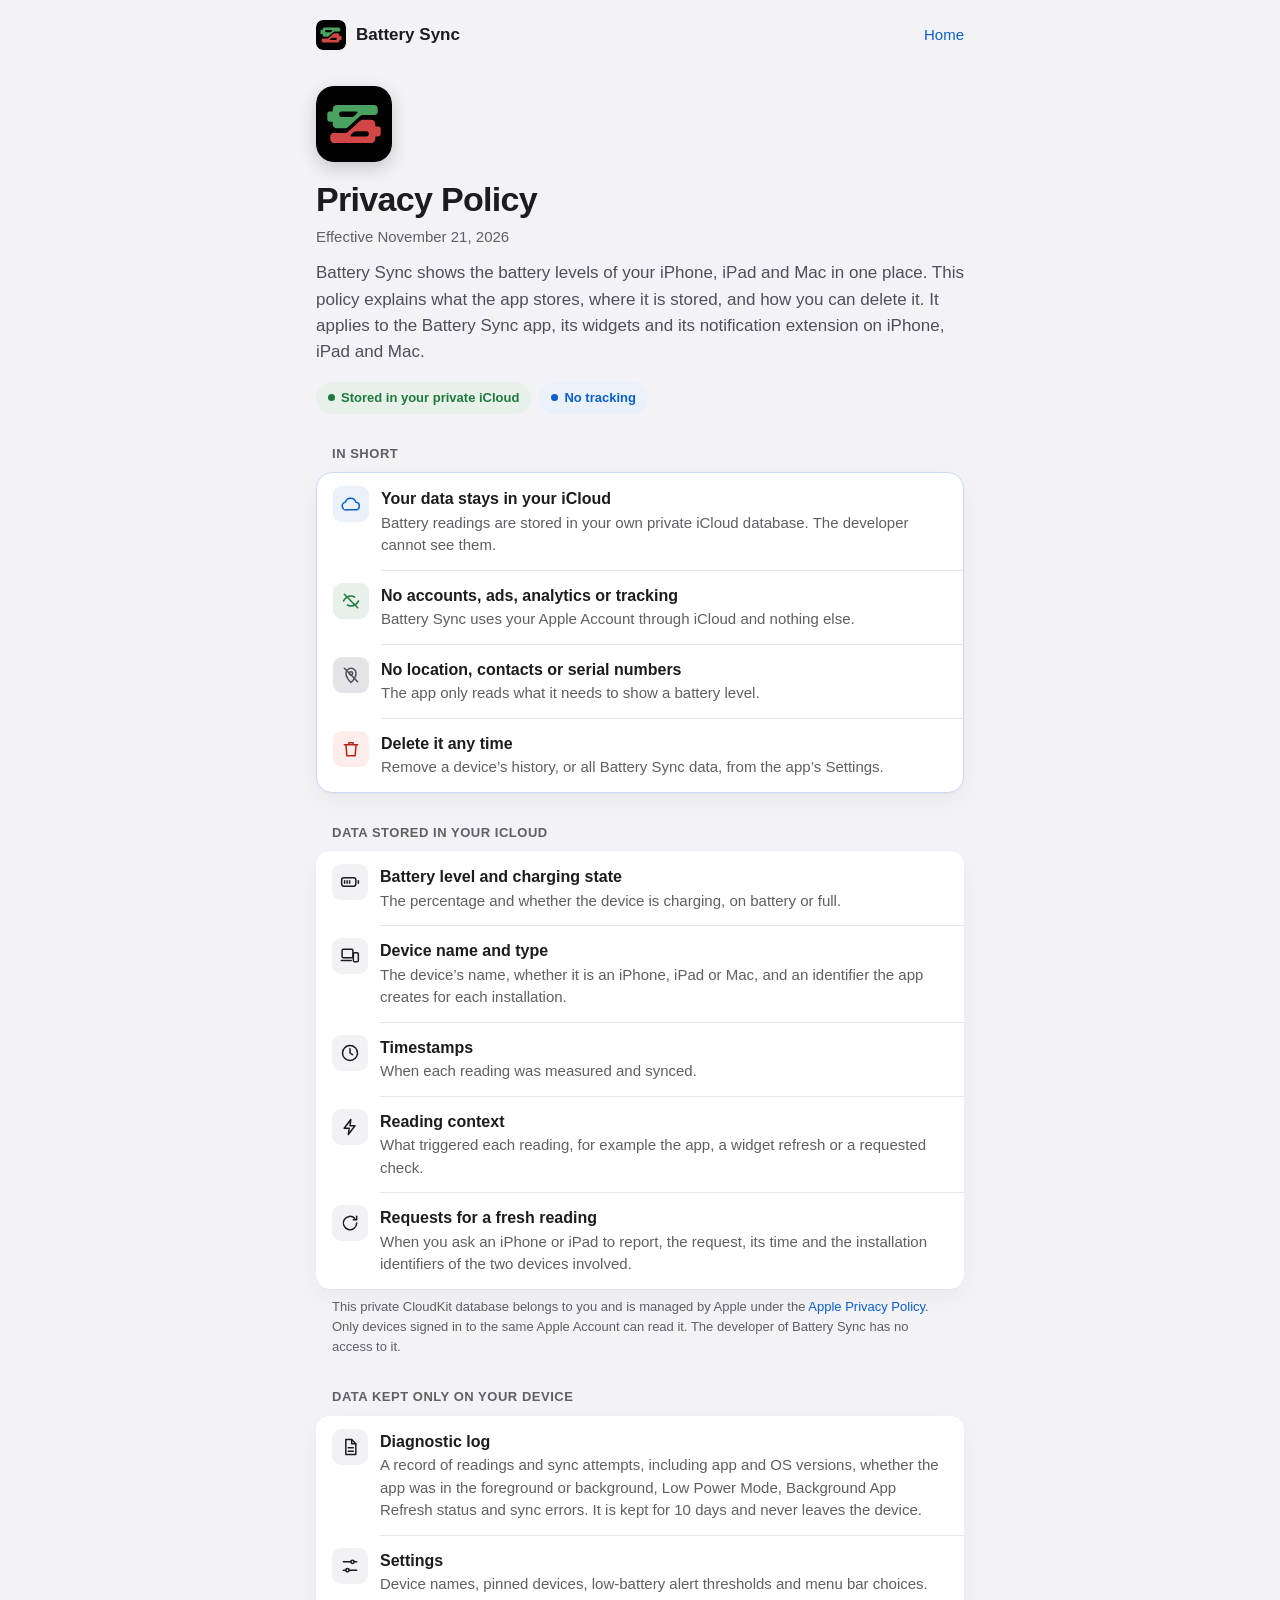
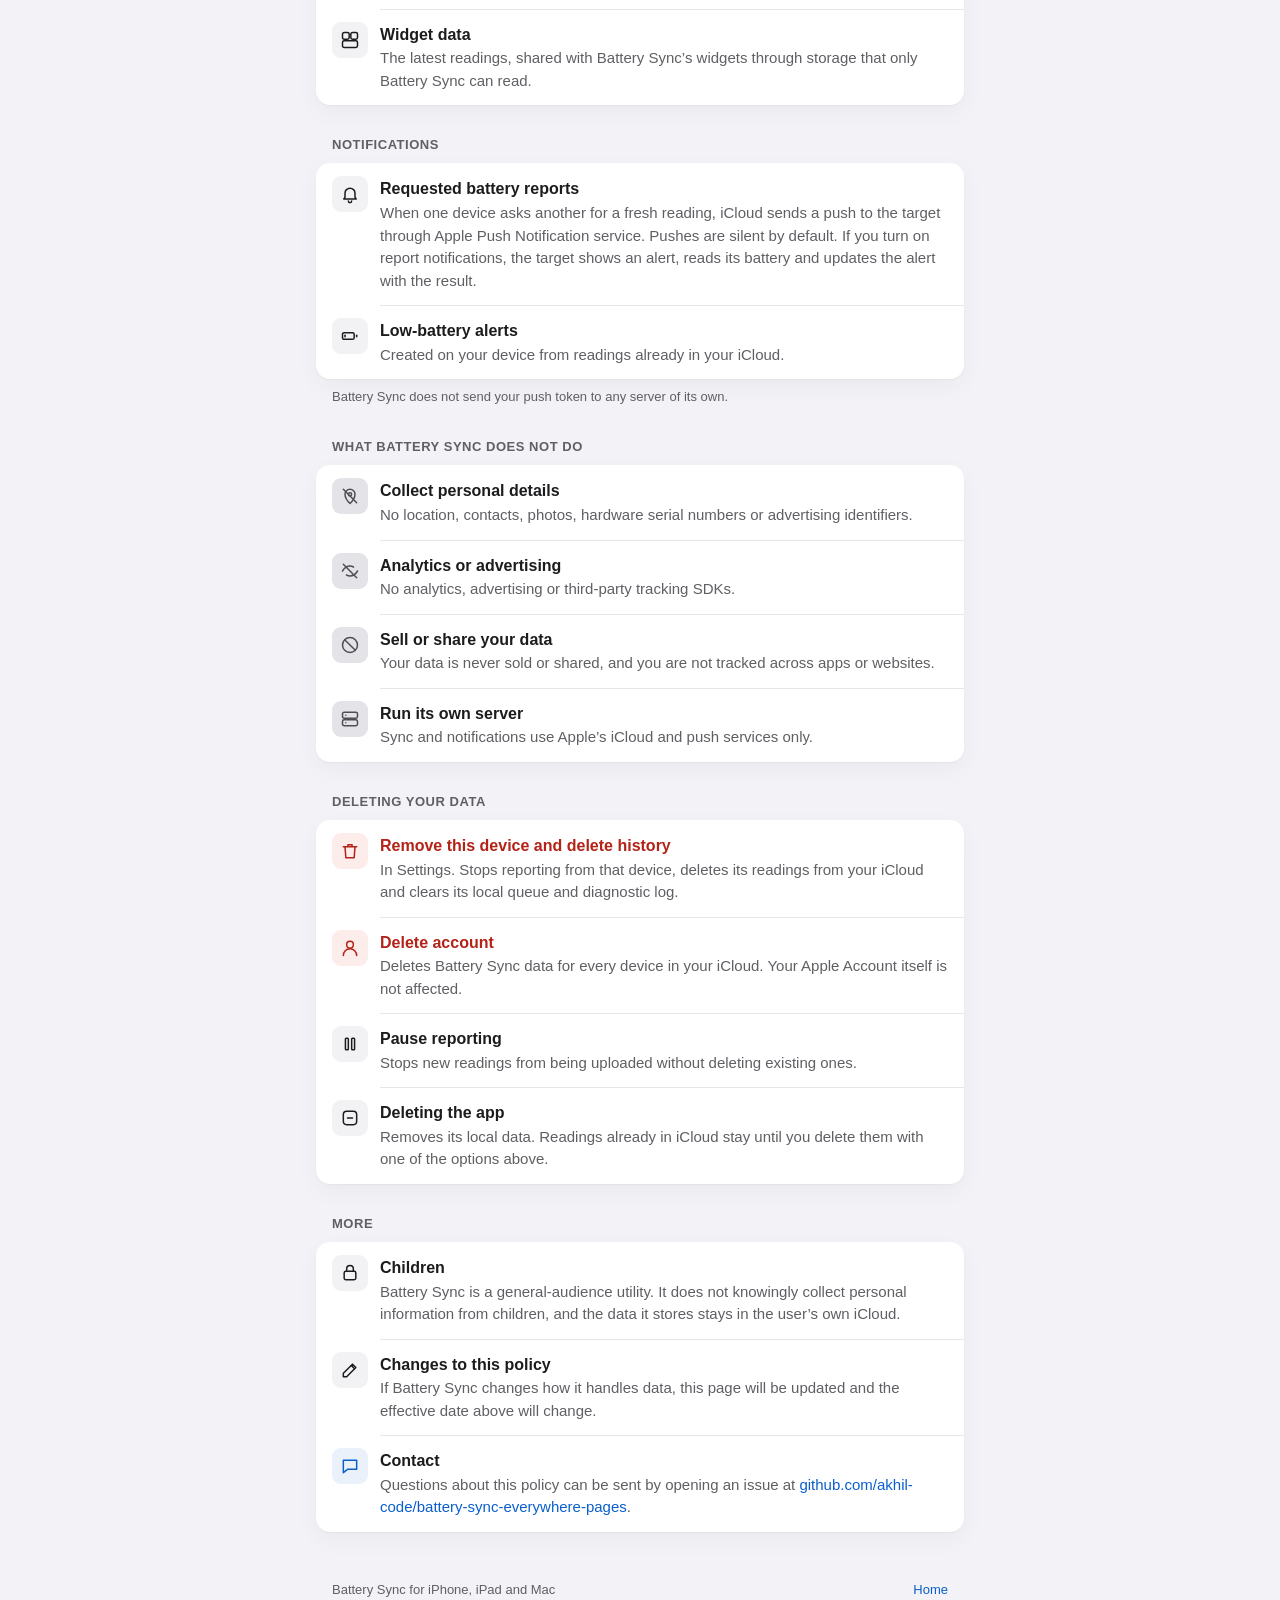
==== commit 420d07a9: "Remove CSV export from privacy policy" ====
--- a/privacy/index.html
+++ b/privacy/index.html
@@ -28,7 +28,6 @@
     <symbol id="i-eye-off" viewBox="0 0 24 24"><path d="M3 12s3.5-6 9-6c1.6 0 3 .5 4.2 1.2M21 12s-3.5 6-9 6c-1.6 0-3-.5-4.2-1.2"/><path d="M4 4l16 16"/></symbol>
     <symbol id="i-hand" viewBox="0 0 24 24"><circle cx="12" cy="12" r="9"/><path d="M5.6 5.6l12.8 12.8"/></symbol>
     <symbol id="i-server-off" viewBox="0 0 24 24"><rect x="3" y="4" width="18" height="7" rx="2"/><rect x="3" y="13" width="18" height="7" rx="2"/><path d="M7 7.5h.01M7 16.5h.01"/></symbol>
-    <symbol id="i-share" viewBox="0 0 24 24"><path d="M12 3v12M8 7l4-4 4 4"/><path d="M6 11H5v8a2 2 0 0 0 2 2h10a2 2 0 0 0 2-2v-8h-1"/></symbol>
     <symbol id="i-trash" viewBox="0 0 24 24"><path d="M4 7h16M9.5 7V4.5h5V7M6 7l1 13h10l1-13"/></symbol>
     <symbol id="i-pause" viewBox="0 0 24 24"><rect x="6.5" y="5" width="3.5" height="14" rx="1"/><rect x="14" y="5" width="3.5" height="14" rx="1"/></symbol>
     <symbol id="i-app" viewBox="0 0 24 24"><rect x="4" y="4" width="16" height="16" rx="4"/><path d="M9 12h6"/></symbol>
@@ -139,7 +138,7 @@
             <span class="tile"><svg><use href="#i-log"/></svg></span>
             <div class="row-body">
               <p class="row-title">Diagnostic log</p>
-              <p class="row-detail">A record of readings and sync attempts, including app and OS versions, whether the app was in the foreground or background, Low Power Mode, Background App Refresh status and sync errors. It is kept for 10 days and never leaves the device unless you export it.</p>
+              <p class="row-detail">A record of readings and sync attempts, including app and OS versions, whether the app was in the foreground or background, Low Power Mode, Background App Refresh status and sync errors. It is kept for 10 days and never leaves the device.</p>
             </div>
           </div>
           <div class="row">
@@ -209,19 +208,6 @@
             <div class="row-body">
               <p class="row-title">Run its own server</p>
               <p class="row-detail">Sync and notifications use Apple’s iCloud and push services only.</p>
-            </div>
-          </div>
-        </div>
-      </section>
-
-      <section aria-labelledby="exports">
-        <h2 class="section-title" id="exports">Exports you choose to make</h2>
-        <div class="card">
-          <div class="row">
-            <span class="tile"><svg><use href="#i-share"/></svg></span>
-            <div class="row-body">
-              <p class="row-title">CSV export on Mac</p>
-              <p class="row-detail">On Mac, Sync Health → Export local CSV saves that Mac’s local readings and diagnostic log as a CSV file. It is created only when you ask and saved wherever you choose. After that, it is handled by whatever app or service you open or share it with.</p>
             </div>
           </div>
         </div>
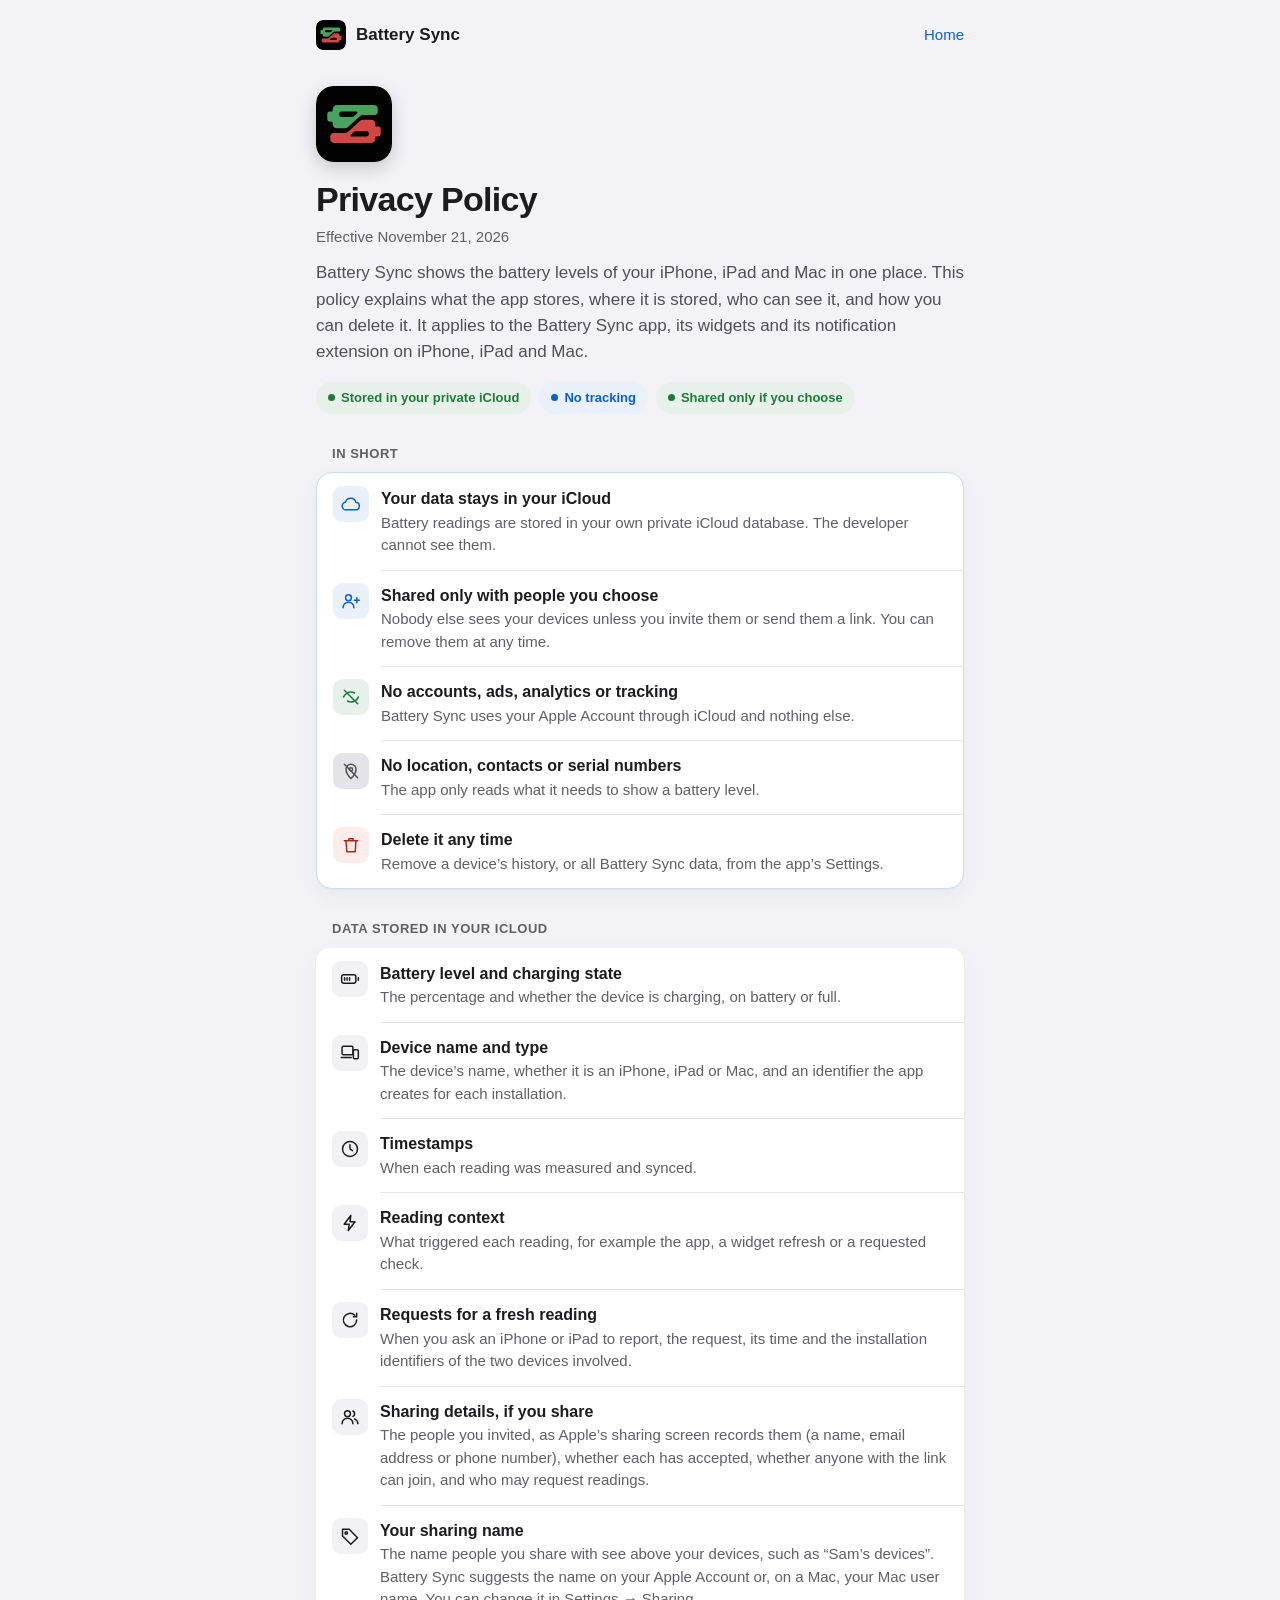
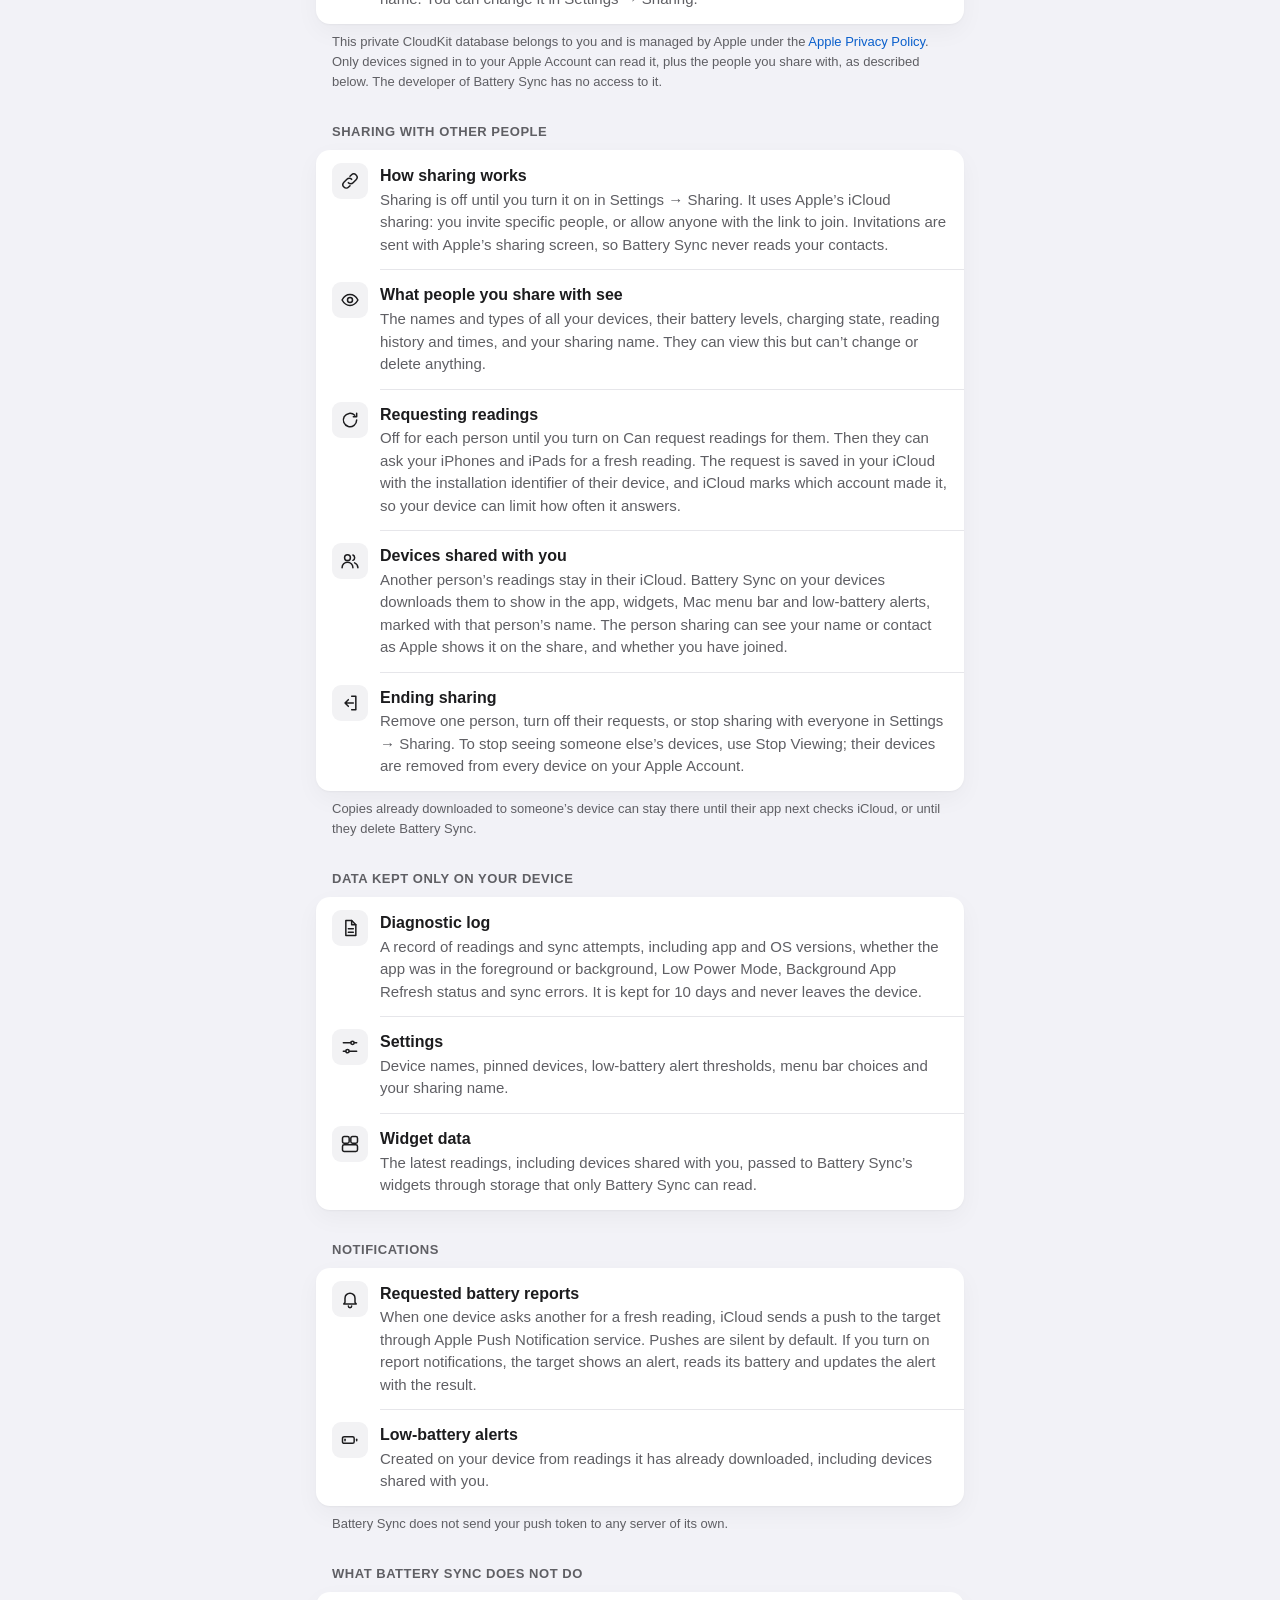
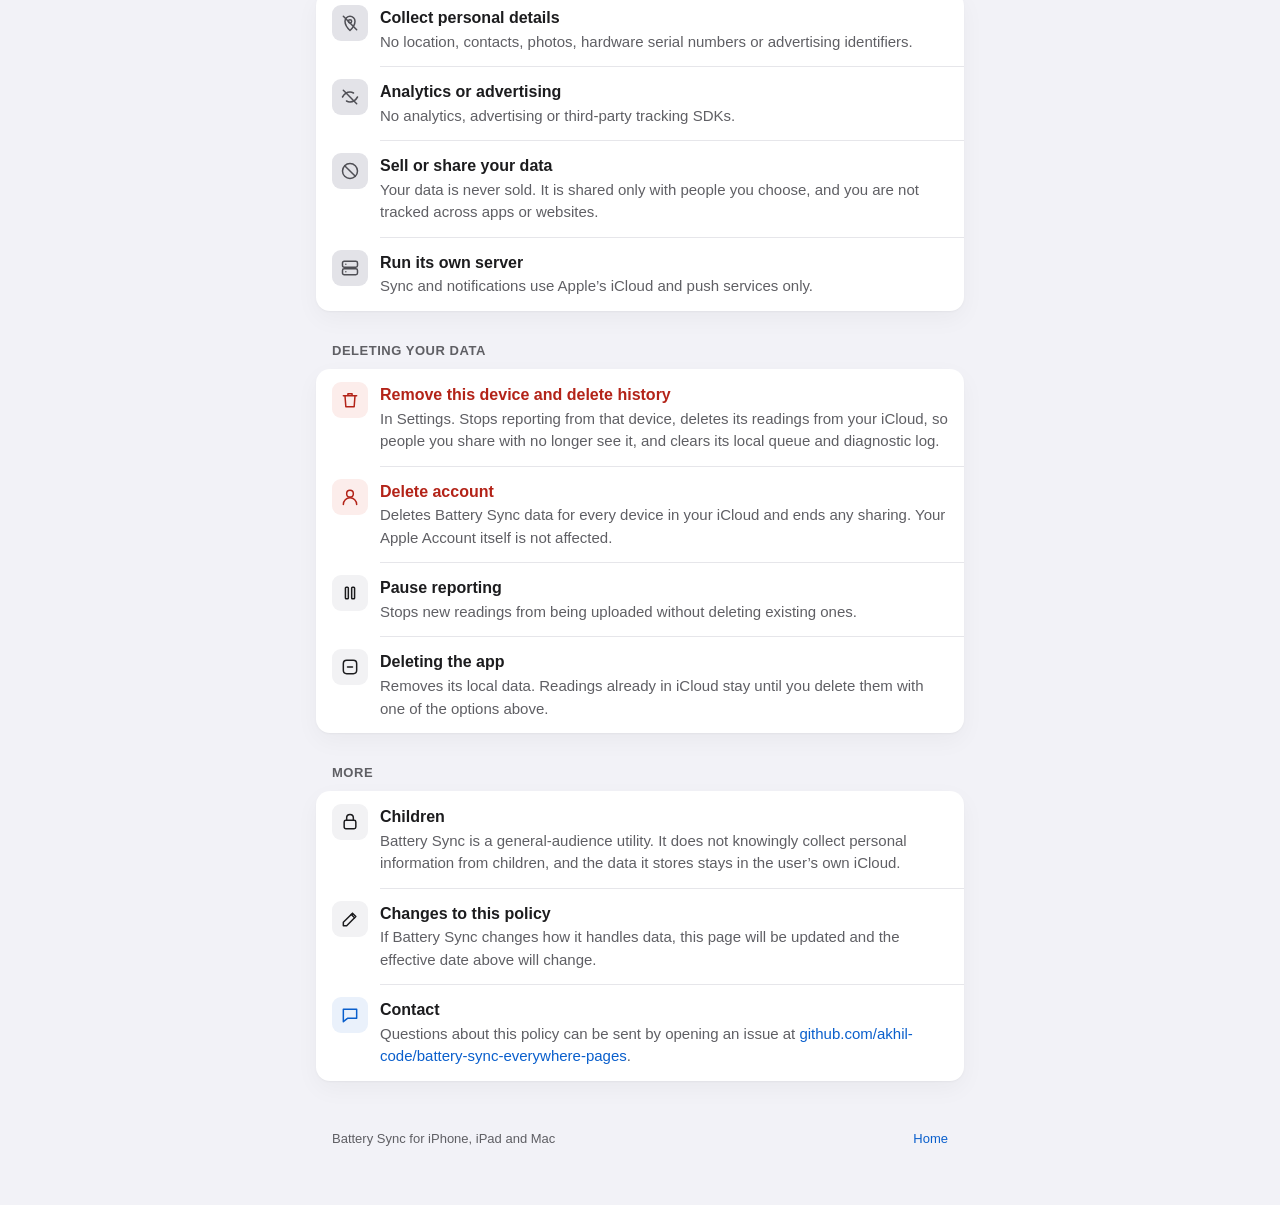
==== commit 6cad2a89: "Describe sharing on the home page and in the privacy policy Add a Sharing section to the home page w" ====
--- a/privacy/index.html
+++ b/privacy/index.html
@@ -34,6 +34,12 @@
     <symbol id="i-person" viewBox="0 0 24 24"><circle cx="12" cy="8" r="4"/><path d="M4 21a8 8 0 0 1 16 0"/></symbol>
     <symbol id="i-pencil" viewBox="0 0 24 24"><path d="M4 20h4L19 9l-4-4L4 16z"/><path d="M13.5 6.5l4 4"/></symbol>
     <symbol id="i-message" viewBox="0 0 24 24"><path d="M4 5h16v11H9l-5 4z"/></symbol>
+    <symbol id="i-share" viewBox="0 0 24 24"><circle cx="9" cy="8" r="3.5"/><path d="M2.5 20a6.5 6.5 0 0 1 13 0"/><path d="M19 8v6M16 11h6"/></symbol>
+    <symbol id="i-people" viewBox="0 0 24 24"><circle cx="9" cy="8" r="3.5"/><path d="M2.5 20a6.5 6.5 0 0 1 13 0"/><path d="M15.5 4.8a3.5 3.5 0 0 1 0 6.4M17.5 14.2a6.5 6.5 0 0 1 4 5.8"/></symbol>
+    <symbol id="i-eye" viewBox="0 0 24 24"><path d="M2.5 12s3.5-6.5 9.5-6.5 9.5 6.5 9.5 6.5-3.5 6.5-9.5 6.5S2.5 12 2.5 12z"/><circle cx="12" cy="12" r="3"/></symbol>
+    <symbol id="i-link" viewBox="0 0 24 24"><path d="M10 14a4 4 0 0 0 5.7 0l3.6-3.6a4 4 0 0 0-5.7-5.7L12 6.3"/><path d="M14 10a4 4 0 0 0-5.7 0l-3.6 3.6a4 4 0 0 0 5.7 5.7L12 17.7"/></symbol>
+    <symbol id="i-tag" viewBox="0 0 24 24"><path d="M3 12V4h8l10 10-8 8z"/><circle cx="7.5" cy="8.5" r="1.5"/></symbol>
+    <symbol id="i-leave" viewBox="0 0 24 24"><path d="M14 4h5v16h-5"/><path d="M10 8l-4 4 4 4M6 12h10"/></symbol>
     <symbol id="i-lock" viewBox="0 0 24 24"><rect x="5" y="10" width="14" height="10" rx="2"/><path d="M8 10V7a4 4 0 0 1 8 0v3"/></symbol>
   </svg>
 
@@ -47,10 +53,11 @@
       <img class="app-icon" src="/assets/icon.svg" alt="Battery Sync app icon">
       <h1>Privacy Policy</h1>
       <p class="meta">Effective November 21, 2026</p>
-      <p class="lede">Battery Sync shows the battery levels of your iPhone, iPad and Mac in one place. This policy explains what the app stores, where it is stored, and how you can delete it. It applies to the Battery Sync app, its widgets and its notification extension on iPhone, iPad and Mac.</p>
+      <p class="lede">Battery Sync shows the battery levels of your iPhone, iPad and Mac in one place. This policy explains what the app stores, where it is stored, who can see it, and how you can delete it. It applies to the Battery Sync app, its widgets and its notification extension on iPhone, iPad and Mac.</p>
       <div class="badges">
         <span class="badge">Stored in your private iCloud</span>
         <span class="badge blue">No tracking</span>
+        <span class="badge">Shared only if you choose</span>
       </div>
     </header>
 
@@ -66,6 +73,13 @@
             </div>
           </div>
           <div class="row">
+            <span class="tile blue"><svg><use href="#i-share"/></svg></span>
+            <div class="row-body">
+              <p class="row-title">Shared only with people you choose</p>
+              <p class="row-detail">Nobody else sees your devices unless you invite them or send them a link. You can remove them at any time.</p>
+            </div>
+          </div>
+          <div class="row">
             <span class="tile green"><svg><use href="#i-eye-off"/></svg></span>
             <div class="row-body">
               <p class="row-title">No accounts, ads, analytics or tracking</p>
@@ -127,8 +141,64 @@
               <p class="row-detail">When you ask an iPhone or iPad to report, the request, its time and the installation identifiers of the two devices involved.</p>
             </div>
           </div>
-        </div>
-        <p class="footnote">This private CloudKit database belongs to you and is managed by Apple under the <a href="https://www.apple.com/legal/privacy/">Apple Privacy Policy</a>. Only devices signed in to the same Apple Account can read it. The developer of Battery Sync has no access to it.</p>
+          <div class="row">
+            <span class="tile"><svg><use href="#i-people"/></svg></span>
+            <div class="row-body">
+              <p class="row-title">Sharing details, if you share</p>
+              <p class="row-detail">The people you invited, as Apple’s sharing screen records them (a name, email address or phone number), whether each has accepted, whether anyone with the link can join, and who may request readings.</p>
+            </div>
+          </div>
+          <div class="row">
+            <span class="tile"><svg><use href="#i-tag"/></svg></span>
+            <div class="row-body">
+              <p class="row-title">Your sharing name</p>
+              <p class="row-detail">The name people you share with see above your devices, such as “Sam’s devices”. Battery Sync suggests the name on your Apple Account or, on a Mac, your Mac user name. You can change it in Settings → Sharing.</p>
+            </div>
+          </div>
+        </div>
+        <p class="footnote">This private CloudKit database belongs to you and is managed by Apple under the <a href="https://www.apple.com/legal/privacy/">Apple Privacy Policy</a>. Only devices signed in to your Apple Account can read it, plus the people you share with, as described below. The developer of Battery Sync has no access to it.</p>
+      </section>
+
+      <section aria-labelledby="sharing">
+        <h2 class="section-title" id="sharing">Sharing with other people</h2>
+        <div class="card">
+          <div class="row">
+            <span class="tile"><svg><use href="#i-link"/></svg></span>
+            <div class="row-body">
+              <p class="row-title">How sharing works</p>
+              <p class="row-detail">Sharing is off until you turn it on in Settings → Sharing. It uses Apple’s iCloud sharing: you invite specific people, or allow anyone with the link to join. Invitations are sent with Apple’s sharing screen, so Battery Sync never reads your contacts.</p>
+            </div>
+          </div>
+          <div class="row">
+            <span class="tile"><svg><use href="#i-eye"/></svg></span>
+            <div class="row-body">
+              <p class="row-title">What people you share with see</p>
+              <p class="row-detail">The names and types of all your devices, their battery levels, charging state, reading history and times, and your sharing name. They can view this but can’t change or delete anything.</p>
+            </div>
+          </div>
+          <div class="row">
+            <span class="tile"><svg><use href="#i-request"/></svg></span>
+            <div class="row-body">
+              <p class="row-title">Requesting readings</p>
+              <p class="row-detail">Off for each person until you turn on Can request readings for them. Then they can ask your iPhones and iPads for a fresh reading. The request is saved in your iCloud with the installation identifier of their device, and iCloud marks which account made it, so your device can limit how often it answers.</p>
+            </div>
+          </div>
+          <div class="row">
+            <span class="tile"><svg><use href="#i-people"/></svg></span>
+            <div class="row-body">
+              <p class="row-title">Devices shared with you</p>
+              <p class="row-detail">Another person’s readings stay in their iCloud. Battery Sync on your devices downloads them to show in the app, widgets, Mac menu bar and low-battery alerts, marked with that person’s name. The person sharing can see your name or contact as Apple shows it on the share, and whether you have joined.</p>
+            </div>
+          </div>
+          <div class="row">
+            <span class="tile"><svg><use href="#i-leave"/></svg></span>
+            <div class="row-body">
+              <p class="row-title">Ending sharing</p>
+              <p class="row-detail">Remove one person, turn off their requests, or stop sharing with everyone in Settings → Sharing. To stop seeing someone else’s devices, use Stop Viewing; their devices are removed from every device on your Apple Account.</p>
+            </div>
+          </div>
+        </div>
+        <p class="footnote">Copies already downloaded to someone’s device can stay there until their app next checks iCloud, or until they delete Battery Sync.</p>
       </section>
 
       <section aria-labelledby="local">
@@ -145,14 +215,14 @@
             <span class="tile"><svg><use href="#i-sliders"/></svg></span>
             <div class="row-body">
               <p class="row-title">Settings</p>
-              <p class="row-detail">Device names, pinned devices, low-battery alert thresholds and menu bar choices.</p>
+              <p class="row-detail">Device names, pinned devices, low-battery alert thresholds, menu bar choices and your sharing name.</p>
             </div>
           </div>
           <div class="row">
             <span class="tile"><svg><use href="#i-widget"/></svg></span>
             <div class="row-body">
               <p class="row-title">Widget data</p>
-              <p class="row-detail">The latest readings, shared with Battery Sync’s widgets through storage that only Battery Sync can read.</p>
+              <p class="row-detail">The latest readings, including devices shared with you, passed to Battery Sync’s widgets through storage that only Battery Sync can read.</p>
             </div>
           </div>
         </div>
@@ -172,7 +242,7 @@
             <span class="tile"><svg><use href="#i-bell-low"/></svg></span>
             <div class="row-body">
               <p class="row-title">Low-battery alerts</p>
-              <p class="row-detail">Created on your device from readings already in your iCloud.</p>
+              <p class="row-detail">Created on your device from readings it has already downloaded, including devices shared with you.</p>
             </div>
           </div>
         </div>
@@ -200,7 +270,7 @@
             <span class="tile gray"><svg><use href="#i-hand"/></svg></span>
             <div class="row-body">
               <p class="row-title">Sell or share your data</p>
-              <p class="row-detail">Your data is never sold or shared, and you are not tracked across apps or websites.</p>
+              <p class="row-detail">Your data is never sold. It is shared only with people you choose, and you are not tracked across apps or websites.</p>
             </div>
           </div>
           <div class="row">
@@ -220,14 +290,14 @@
             <span class="tile red"><svg><use href="#i-trash"/></svg></span>
             <div class="row-body">
               <p class="row-title">Remove this device and delete history</p>
-              <p class="row-detail">In Settings. Stops reporting from that device, deletes its readings from your iCloud and clears its local queue and diagnostic log.</p>
+              <p class="row-detail">In Settings. Stops reporting from that device, deletes its readings from your iCloud, so people you share with no longer see it, and clears its local queue and diagnostic log.</p>
             </div>
           </div>
           <div class="row danger">
             <span class="tile red"><svg><use href="#i-person"/></svg></span>
             <div class="row-body">
               <p class="row-title">Delete account</p>
-              <p class="row-detail">Deletes Battery Sync data for every device in your iCloud. Your Apple Account itself is not affected.</p>
+              <p class="row-detail">Deletes Battery Sync data for every device in your iCloud and ends any sharing. Your Apple Account itself is not affected.</p>
             </div>
           </div>
           <div class="row">
